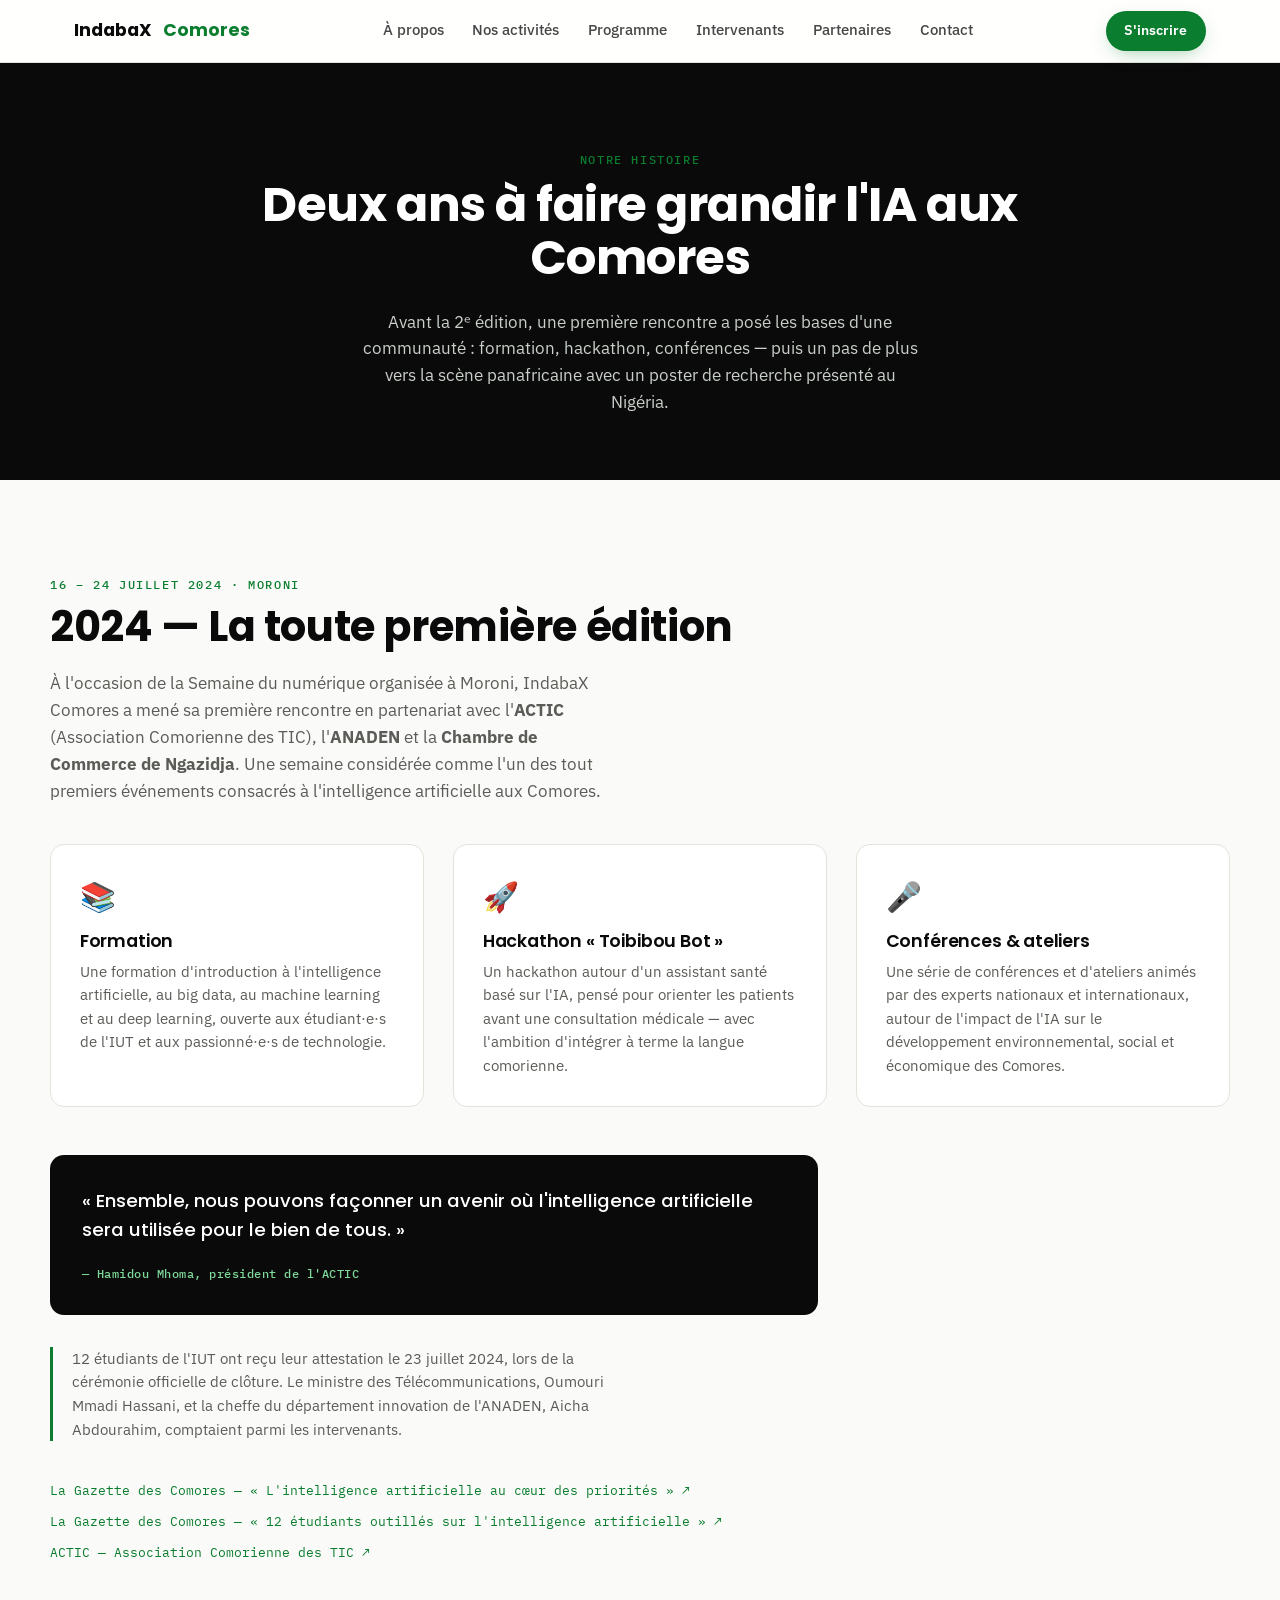
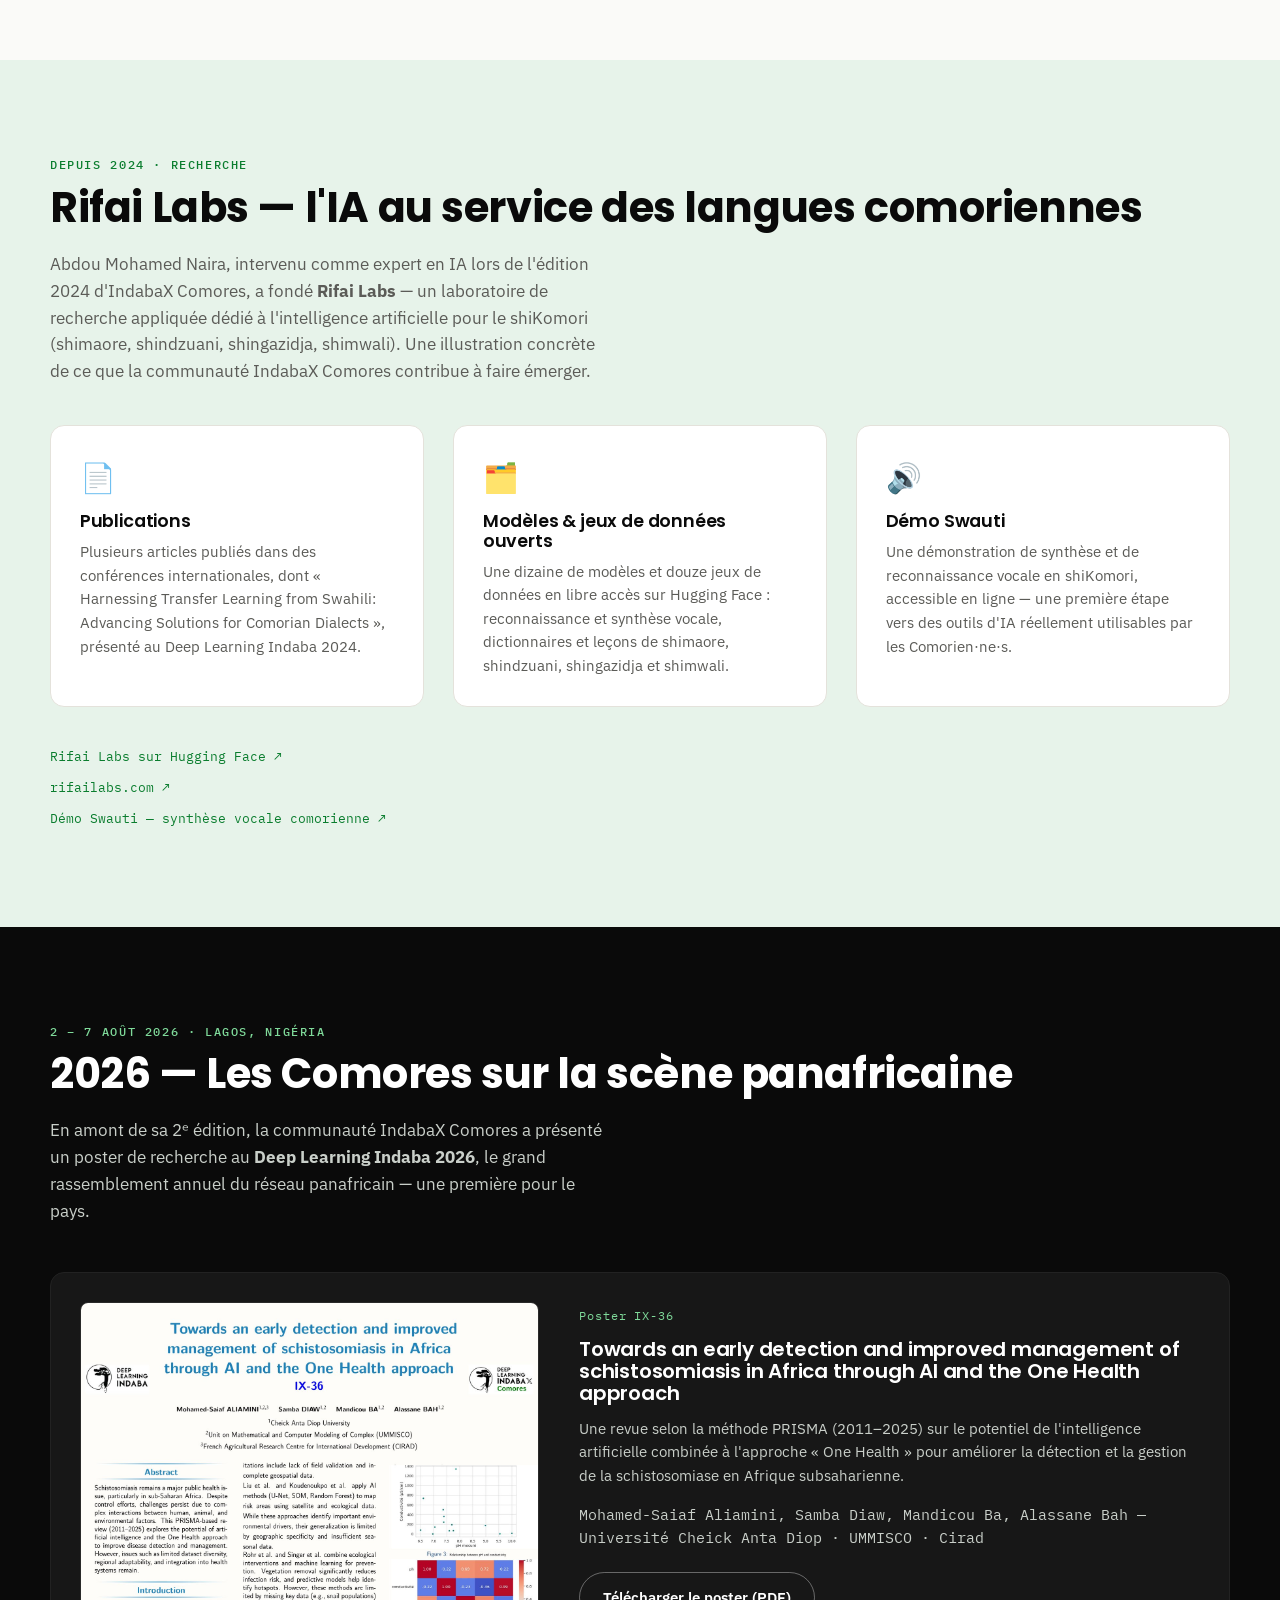
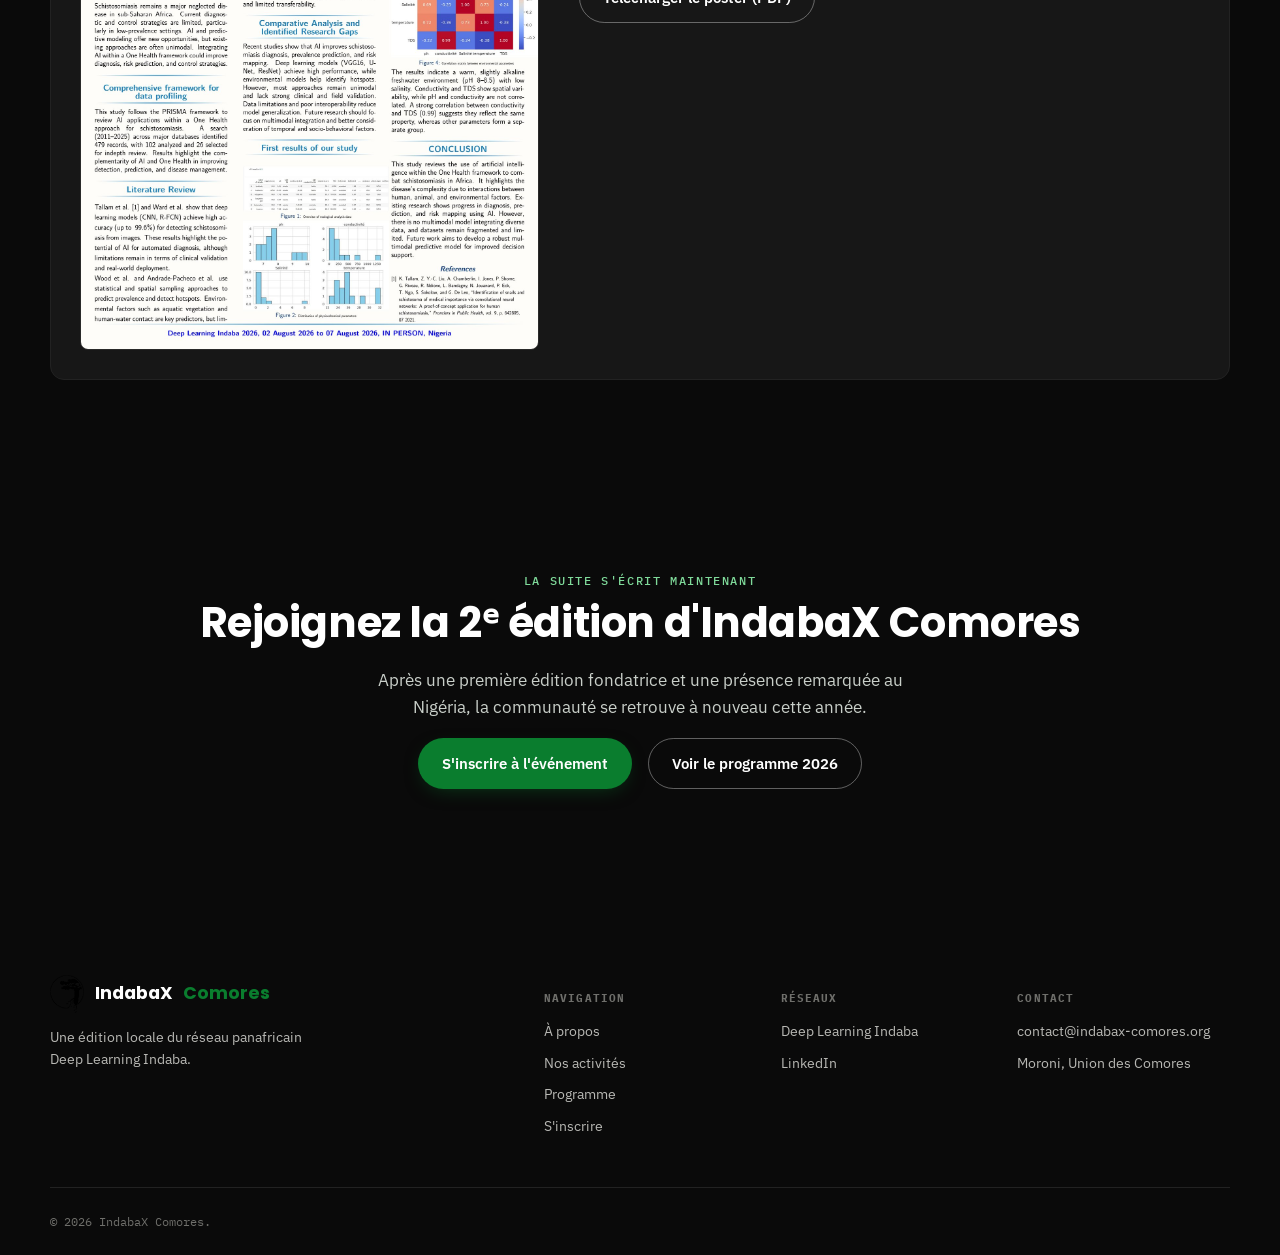
==== activites.html @ 2f70249b "Add Rifai Labs section with AI contributions Added a new section for Rifai Labs, detailing its contr" ====
<!DOCTYPE html>
<html lang="fr">
<head>
<meta charset="UTF-8">
<meta name="viewport" content="width=device-width, initial-scale=1.0">
<title>Nos activités — IndabaX Comores</title>
<meta name="description" content="Retour sur la première édition d'IndabaX Comores en 2024 (formation, hackathon, conférences) et sur la présence de la communauté au Deep Learning Indaba 2026 au Nigéria.">

<link rel="preconnect" href="https://fonts.googleapis.com">
<link rel="preconnect" href="https://fonts.gstatic.com" crossorigin>
<link href="https://fonts.googleapis.com/css2?family=Poppins:wght@500;600;700;800&family=IBM+Plex+Sans:wght@400;500;600;700&family=IBM+Plex+Mono:wght@400;500&display=swap" rel="stylesheet">

<link rel="icon" type="image/png" href="assets/favicon.png">
<link rel="stylesheet" href="css/style.css">
</head>
<body>

<a class="skip-link" href="#main">Aller au contenu</a>

<!-- ============ NAVIGATION ============ -->
<header class="nav" id="nav">
  <div class="nav__inner">
    <a href="#top" class="nav__brand">
      <!--<img src="assets/logo-mark.png" alt="" class="nav__mark" width="40" height="45">-->
      IndabaX <em>Comores</em>
    </a>

    <nav class="nav__links" id="navLinks">
      <a href="index.html#apropos">À propos</a>
      <a href="activites.html">Nos activités</a>
      <a href="index.html#programme">Programme</a>
      <a href="index.html#intervenants">Intervenants</a>
      <a href="index.html#partenaires">Partenaires</a>
      <a href="index.html#contact">Contact</a>
    </nav>

    <a href="#inscription" class="btn btn--solid nav__cta">S'inscrire</a>

    <button class="nav__toggle" id="navToggle" aria-expanded="false" aria-controls="navLinks" aria-label="Ouvrir le menu">
      <span></span><span></span><span></span>
    </button>
  </div>
</header>

<main id="main">

  <!-- ============ EN-TÊTE DE PAGE ============ -->
  <section class="page-header">
    <div class="page-header__inner">
      <p class="eyebrow">Notre histoire</p>
      <h1>Deux ans à faire grandir l'IA aux Comores</h1>
      <p class="lede">
        Avant la 2ᵉ édition, une première rencontre a posé les bases d'une communauté :
        formation, hackathon, conférences — puis un pas de plus vers la scène panafricaine
        avec un poster de recherche présenté au Nigéria.
      </p>
    </div>
  </section>

  <!-- ============ 2024 : PREMIÈRE ÉDITION ============ -->
  <section class="section" id="edition-2024">
    <div class="section__inner">
      <p class="eyebrow">16 – 24 juillet 2024 · Moroni</p>
      <h2>2024 — La toute première édition</h2>
      <p class="lede">
        À l'occasion de la Semaine du numérique organisée à Moroni, IndabaX Comores a mené
        sa première rencontre en partenariat avec l'<strong>ACTIC</strong> (Association
        Comorienne des TIC), l'<strong>ANADEN</strong> et la <strong>Chambre de Commerce
        de Ngazidja</strong>. Une semaine considérée comme l'un des tout premiers
        événements consacrés à l'intelligence artificielle aux Comores.
      </p>

      <div class="grid-3 activity-grid">
        <div class="feature">
          <span class="feature__icon" aria-hidden="true">📚</span>
          <h3>Formation</h3>
          <p>
            Une formation d'introduction à l'intelligence artificielle, au big data,
            au machine learning et au deep learning, ouverte aux étudiant·e·s de l'IUT
            et aux passionné·e·s de technologie.
          </p>
        </div>
        <div class="feature">
          <span class="feature__icon" aria-hidden="true">🚀</span>
          <h3>Hackathon « Toibibou Bot »</h3>
          <p>
            Un hackathon autour d'un assistant santé basé sur l'IA, pensé pour orienter
            les patients avant une consultation médicale — avec l'ambition d'intégrer
            à terme la langue comorienne.
          </p>
        </div>
        <div class="feature">
          <span class="feature__icon" aria-hidden="true">🎤</span>
          <h3>Conférences &amp; ateliers</h3>
          <p>
            Une série de conférences et d'ateliers animés par des experts nationaux et
            internationaux, autour de l'impact de l'IA sur le développement environnemental,
            social et économique des Comores.
          </p>
        </div>
      </div>

      <div class="card card--quote history-quote">
        <p>
          « Ensemble, nous pouvons façonner un avenir où l'intelligence artificielle
          sera utilisée pour le bien de tous. »
        </p>
        <span class="card__source">— Hamidou Mhoma, président de l'ACTIC</span>
      </div>

      <p class="history-note">
        12 étudiants de l'IUT ont reçu leur attestation le 23 juillet 2024, lors de la
        cérémonie officielle de clôture. Le ministre des Télécommunications, Oumouri Mmadi
        Hassani, et la cheffe du département innovation de l'ANADEN, Aicha Abdourahim,
        comptaient parmi les intervenants.
      </p>

      <div class="source-links">
        <a href="https://lagazettedescomores.com/soci%C3%A9t%C3%A9/l%E2%80%99intelligence-artificielle-au-c%C5%93ur-des-priorit%C3%A9s-.html" target="_blank" rel="noopener">
          La Gazette des Comores — « L'intelligence artificielle au cœur des priorités » ↗
        </a>
        <a href="https://lagazettedescomores.com/soci%C3%A9t%C3%A9/12-%C3%A9tudiants-outill%C3%A9s-sur-l%E2%80%99intelligence-artificielle-.html" target="_blank" rel="noopener">
          La Gazette des Comores — « 12 étudiants outillés sur l'intelligence artificielle » ↗
        </a>
        <a href="https://actic.km" target="_blank" rel="noopener">
          ACTIC — Association Comorienne des TIC ↗
        </a>
      </div>
    </div>
  </section>


  <!-- ============ RECHERCHE : RIFAI LABS ============ -->
  <section class="section section--sand" id="rifai-labs">
    <div class="section__inner">
      <p class="eyebrow">Depuis 2024 · Recherche</p>
      <h2>Rifai Labs — l'IA au service des langues comoriennes</h2>
      <p class="lede">
        Abdou Mohamed Naira, intervenu comme expert en IA lors de l'édition 2024
        d'IndabaX Comores, a fondé <strong>Rifai Labs</strong> — un laboratoire de
        recherche appliquée dédié à l'intelligence artificielle pour le shiKomori
        (shimaore, shindzuani, shingazidja, shimwali). Une illustration concrète de ce
        que la communauté IndabaX Comores contribue à faire émerger.
      </p>
  
      <div class="grid-3 activity-grid">
        <div class="feature">
          <span class="feature__icon" aria-hidden="true">📄</span>
          <h3>Publications</h3>
          <p>
            Plusieurs articles publiés dans des conférences internationales, dont
            « Harnessing Transfer Learning from Swahili: Advancing Solutions for
            Comorian Dialects », présenté au Deep Learning Indaba 2024.
          </p>
        </div>
        <div class="feature">
          <span class="feature__icon" aria-hidden="true">🗂️</span>
          <h3>Modèles &amp; jeux de données ouverts</h3>
          <p>
            Une dizaine de modèles et douze jeux de données en libre accès sur
            Hugging Face : reconnaissance et synthèse vocale, dictionnaires et leçons
            de shimaore, shindzuani, shingazidja et shimwali.
          </p>
        </div>
        <div class="feature">
          <span class="feature__icon" aria-hidden="true">🔊</span>
          <h3>Démo Swauti</h3>
          <p>
            Une démonstration de synthèse et de reconnaissance vocale en shiKomori,
            accessible en ligne — une première étape vers des outils d'IA réellement
            utilisables par les Comorien·ne·s.
          </p>
        </div>
      </div>
  
      <div class="source-links">
        <a href="https://huggingface.co/rifailabs" target="_blank" rel="noopener">
          Rifai Labs sur Hugging Face ↗
        </a>
        <a href="https://rifailabs.com" target="_blank" rel="noopener">
          rifailabs.com ↗
        </a>
        <a href="https://swauti.rifailabs.com" target="_blank" rel="noopener">
          Démo Swauti — synthèse vocale comorienne ↗
        </a>
      </div>
    </div>
  </section>

  
  <!-- ============ 2026 : DEEP LEARNING INDABA NIGÉRIA ============ -->
  <section class="section section--dark" id="indaba-2026">
    <div class="section__inner">
      <p class="eyebrow eyebrow--light">2 – 7 août 2026 · Lagos, Nigéria</p>
      <h2 class="section__title--light">2026 — Les Comores sur la scène panafricaine</h2>
      <p class="lede lede--light">
        En amont de sa 2ᵉ édition, la communauté IndabaX Comores a présenté un poster de
        recherche au <strong>Deep Learning Indaba 2026</strong>, le grand rassemblement
        annuel du réseau panafricain — une première pour le pays.
      </p>

      <div class="poster-block">
        <img src="assets/poster-2026.jpg" alt="Poster de recherche : Towards an early detection and improved management of schistosomiasis in Africa through AI and the One Health approach" class="poster-block__img">
        <div class="poster-block__info">
          <span class="poster-block__tag">Poster IX-36</span>
          <h3>Towards an early detection and improved management of schistosomiasis in Africa through AI and the One Health approach</h3>
          <p>
            Une revue selon la méthode PRISMA (2011–2025) sur le potentiel de
            l'intelligence artificielle combinée à l'approche « One Health » pour
            améliorer la détection et la gestion de la schistosomiase en Afrique
            subsaharienne.
          </p>
          <p class="poster-block__authors">
            Mohamed-Saiaf Aliamini, Samba Diaw, Mandicou Ba, Alassane Bah —
            Université Cheick Anta Diop · UMMISCO · Cirad
          </p>
          <a href="assets/poster-schistosomiasis-indaba2026.pdf" class="btn btn--ghost-light btn--ghost" target="_blank">
            Télécharger le poster (PDF)
          </a>
        </div>
      </div>
    </div>
  </section>

  <!-- ============ PROCHAINE ÉTAPE ============ -->
  <section class="section section--cta">
    <div class="section__inner cta">
      <p class="eyebrow eyebrow--light">La suite s'écrit maintenant</p>
      <h2 class="section__title--light">Rejoignez la 2ᵉ édition d'IndabaX Comores</h2>
      <p class="lede lede--light">
        Après une première édition fondatrice et une présence remarquée au Nigéria,
        la communauté se retrouve à nouveau cette année.
      </p>
      <div class="hero__cta">
        <a href="index.html#inscription" class="btn btn--solid">S'inscrire à l'événement</a>
        <a href="index.html#programme" class="btn btn--ghost btn--ghost-light">Voir le programme 2026</a>
      </div>
    </div>
  </section>

</main>

<!-- ============ FOOTER ============ -->
<footer class="footer" id="contact">
  <div class="footer__inner">
    <div>
      <a href="index.html" class="nav__brand nav__brand--footer">
        <img src="assets/logo-mark.png" alt="" class="nav__mark nav__mark--footer" width="36" height="41">
        IndabaX <em>Comores</em>
      </a>
      <p>Une édition locale du réseau panafricain Deep Learning Indaba.</p>
    </div>
    <div class="footer__links">
      <div>
        <h4>Navigation</h4>
        <a href="index.html#apropos">À propos</a>
        <a href="activites.html">Nos activités</a>
        <a href="index.html#programme">Programme</a>
        <a href="index.html#inscription">S'inscrire</a>
      </div>
      <div>
        <h4>Réseaux</h4>
        <a href="https://deeplearningindaba.com" target="_blank" rel="noopener">Deep Learning Indaba</a>
        <a href="https://www.linkedin.com/company/103658020" target="_blank" rel="noopener">LinkedIn</a>
      </div>
      <div>
        <h4>Contact</h4>
        <a href="mailto:contact@indabax-comores.org">contact@indabax-comores.org</a>
        <span>Moroni, Union des Comores</span>
      </div>
    </div>
  </div>
  <div class="footer__bottom">
    <span>© <span id="year"></span> IndabaX Comores.</span>
  </div>
</footer>

<script src="js/script.js"></script>
</body>
</html>
---- css/style.css ----
/* =====================================================
   IndabaX Comores — Design tokens
   Identité alignée sur le logo officiel Deep Learning IndabaX :
   noir, blanc, vert — signature graphique : l'arbre-racine
   Display : Poppins / Corps : IBM Plex Sans / Data : IBM Plex Mono
===================================================== */

:root{
  --black:      #0A0A0A;
  --black-soft: #171717;
  --green:      #0A7D2E;
  --green-deep: #06611F;
  --green-tint: #E7F3EA;
  --white:      #FFFFFF;
  --paper:      #FAFAF8;
  --line:       #E4E2DB;
  --grey:       #5B5B57;

  --font-display: "Poppins", "Segoe UI", sans-serif;
  --font-body: "IBM Plex Sans", -apple-system, sans-serif;
  --font-mono: "IBM Plex Mono", monospace;

  --radius: 14px;
  --container: 1180px;
}

*{box-sizing:border-box;}
html{scroll-behavior:smooth;}
body{
  margin:0;
  font-family:var(--font-body);
  color:var(--black);
  background:var(--paper);
  -webkit-font-smoothing:antialiased;
  line-height:1.55;
}
h1,h2,h3{
  font-family:var(--font-display);
  font-weight:700;
  line-height:1.1;
  margin:0 0 .5em;
  letter-spacing:-0.01em;
}
h2{font-size:clamp(1.8rem,3.4vw,2.6rem);}
h3{font-size:1.1rem; font-weight:600;}
p{margin:0 0 1em;}
a{color:inherit;}
em{font-style:normal; color:var(--green);}
img{max-width:100%; display:block;}
code{font-family:var(--font-mono); background:rgba(10,10,10,.06); padding:.1em .4em; border-radius:4px; font-size:.9em;}

.skip-link{
  position:absolute; left:-999px; top:0; background:var(--green); color:var(--white);
  padding:.6em 1em; z-index:200; border-radius:0 0 8px 0;
}
.skip-link:focus{left:0;}

.eyebrow{
  font-family:var(--font-mono);
  text-transform:uppercase;
  letter-spacing:.14em;
  font-size:.72rem;
  color:var(--green);
  font-weight:500;
  margin:0 0 .9em;
}
.eyebrow--light{color:#7FDA9A;}

.lede{font-size:1.08rem; color:var(--grey); max-width:56ch;}
.lede--light{color:#C9CFC9;}

/* =============== BUTTONS =============== */
.btn{
  display:inline-flex; align-items:center; gap:.5em;
  padding:.85em 1.5em;
  border-radius:999px;
  font-weight:600;
  font-size:.95rem;
  text-decoration:none;
  transition:transform .18s ease, box-shadow .18s ease, background .18s ease;
  border:1.5px solid transparent;
}
.btn--solid{
  background:var(--green);
  color:var(--white);
  box-shadow:0 6px 20px -8px rgba(10,125,46,.5);
}
.btn--solid:hover{background:var(--green-deep); transform:translateY(-2px); box-shadow:0 10px 24px -8px rgba(10,125,46,.6);}
.btn--ghost{
  background:transparent;
  border-color:rgba(10,10,10,.25);
  color:var(--black);
}
.btn--ghost:hover{border-color:var(--black); transform:translateY(-2px);}
.btn--ghost-light{border-color:rgba(255,255,255,.35); color:var(--white);}
.btn--ghost-light:hover{border-color:#fff;}

/* =============== NAV =============== */
.nav{
  position:sticky; top:0; z-index:100;
  background:rgba(255,255,255,.86);
  backdrop-filter:blur(10px);
  border-bottom:1px solid var(--line);
}
.nav__inner{
  max-width:var(--container); margin:0 auto;
  display:flex; align-items:center; justify-content:space-between;
  padding:.7rem 1.5rem;
}
.nav__brand{
  font-family:var(--font-display);
  font-weight:700;
  font-size:1.1rem;
  color:var(--black);
  text-decoration:none;
  display:flex; align-items:center; gap:.6em;
}
.nav__brand em{color:var(--green);}
.nav__mark{width:38px; height:auto;}
.nav__links{display:flex; gap:1.8rem;}
.nav__links a{
  color:var(--black); text-decoration:none; font-size:.92rem; font-weight:500;
  opacity:.75;
  transition:opacity .15s ease, color .15s ease;
}
.nav__links a:hover{opacity:1; color:var(--green);}
.nav__cta{padding:.6em 1.3em; font-size:.85rem;}
.nav__toggle{
  display:none; background:none; border:0; flex-direction:column; gap:5px; cursor:pointer; padding:6px;
}
.nav__toggle span{width:22px; height:2px; background:var(--black); border-radius:2px;}

/* =============== HERO =============== */
.hero{
  position:relative;
  overflow:hidden;
  background:var(--white);
  padding-top:2rem;
}
.hero__roots{
  position:absolute; inset:0; width:100%; height:100%;
  z-index:0; pointer-events:none;
}
.hero__roots path{
  fill:none; stroke:var(--black); stroke-width:2; opacity:.06;
}

.hero__content{
  position:relative; z-index:1;
  max-width:760px;
  margin:0 auto;
  padding:3.5rem 1.5rem 6rem;
  text-align:center;
}
.hero__logo{
  width:min(360px,80vw);
  margin:0 auto 2.2rem;
}
.hero__title{
  font-size:clamp(2.1rem,4.8vw,3.4rem);
  max-width:20ch;
  margin-left:auto; margin-right:auto;
}
.hero__title span{color:var(--green);}
.hero__lede{
  color:var(--grey);
  font-size:1.1rem;
  max-width:52ch;
  margin:0 auto 2rem;
}
.hero__cta{display:flex; flex-wrap:wrap; gap:1rem; margin-bottom:1.6rem; justify-content:center;}
.hero__meta{
  font-family:var(--font-mono);
  font-size:.85rem;
  color:var(--grey);
}
.hero__meta a{color:var(--green); text-decoration:underline;}

/* =============== STATS BAND =============== */
.stats{background:var(--black); border-top:1px solid #222; border-bottom:1px solid #222;}
.stats__inner{
  max-width:var(--container); margin:0 auto;
  padding:2.4rem 1.5rem;
  display:grid; grid-template-columns:repeat(4,1fr); gap:1.5rem;
}
.stat{text-align:center;}
.stat__num{
  display:block; font-family:var(--font-display); font-size:2.1rem; color:#7FDA9A; font-weight:700;
}
.stat__label{font-size:.82rem; color:#B8B8B4;}

/* =============== SECTIONS =============== */
.section{padding:6rem 1.5rem;}
.section__inner{max-width:var(--container); margin:0 auto;}
.section--dark{background:var(--black); color:var(--white);}
.section--dark h2, .section--dark h3{color:var(--white);}
.section--sand{background:var(--green-tint);}
.section--cta{background:var(--black); text-align:center;}
.section--cta .hero__cta{justify-content:center;}
.section--cta .lede{margin-left:auto; margin-right:auto;}
.section__title--light{color:var(--white);}

.grid-2{display:grid; grid-template-columns:1.1fr .9fr; gap:3rem; align-items:start;}
.grid-3{display:grid; grid-template-columns:repeat(3,1fr); gap:1.8rem;}
.audience{margin-top:4rem;}

.card{
  background:#fff; border:1px solid var(--line);
  border-radius:var(--radius); padding:2rem;
}
.card--quote{
  background:var(--black); color:var(--white);
  font-family:var(--font-display); font-weight:500; font-size:1.15rem;
  border:none;
}
.card__source{
  display:block; margin-top:1.2rem; font-family:var(--font-mono);
  font-size:.78rem; color:#7FDA9A; letter-spacing:.04em;
}

.feature{
  padding:1.8rem; border-radius:var(--radius); background:#fff;
  border:1px solid var(--line);
}
.feature__icon{font-size:1.8rem; display:block; margin-bottom:.8rem;}
.feature p{color:var(--grey); font-size:.95rem; margin:0;}

/* =============== TIMELINE =============== */
.timeline{
  list-style:none; margin:3rem 0 0; padding:0;
  border-left:1px solid #2A2A2A;
  max-width:64ch;
}
.timeline__item{
  position:relative; padding:0 0 2.4rem 2rem;
  display:grid; grid-template-columns:5.5rem 1fr; gap:1rem;
}
.timeline__item::before{
  content:""; position:absolute; left:-5px; top:.3rem;
  width:9px; height:9px; border-radius:50%; background:var(--green);
  box-shadow:0 0 0 4px rgba(10,125,46,.25);
}
.timeline__time{
  font-family:var(--font-mono); color:#7FDA9A; font-size:.85rem; padding-top:.15rem;
}
.timeline__item h3{color:var(--white); margin-bottom:.3rem; font-size:1.05rem;}
.timeline__item p{color:#B8B8B4; font-size:.92rem; margin:0;}

/* =============== PEOPLE =============== */
.people{
  margin-top:3rem;
  display:grid; grid-template-columns:repeat(4,1fr); gap:1.6rem;
}
.person{text-align:center;}
.person__avatar{
  --c:#0A7D2E;
  display:flex; align-items:center; justify-content:center;
  width:84px; height:84px; margin:0 auto .9rem;
  border-radius:50%;
  background:color-mix(in srgb, var(--c) 12%, white);
  color:var(--c);
  font-family:var(--font-display); font-weight:700; font-size:1.3rem;
  border:1.5px solid var(--c);
}
.person h3{margin-bottom:.15rem; font-size:1rem;}
.person p{color:var(--grey); font-size:.85rem; margin:0;}

/* =============== PARTNERS =============== */
.partners{
  margin-top:2.5rem;
  display:grid; grid-template-columns:repeat(4,1fr); gap:1.2rem;
}
.partner{
  background:#fff; border:1px dashed #B9C7BC;
  border-radius:var(--radius);
  padding:1.6rem 1rem;
  text-align:center;
  font-family:var(--font-mono);
  font-size:.82rem;
  color:var(--grey);
}

/* =============== PAGE HEADER (sous-pages) =============== */
.page-header{
  background:var(--black); color:var(--white);
  padding:5.5rem 1.5rem 4rem;
}
.page-header__inner{max-width:760px; margin:0 auto; text-align:center;}
.page-header h1{color:var(--white); font-size:clamp(2rem,4.4vw,3rem);}
.page-header .lede{color:#C9CFC9; margin:0 auto;}

/* =============== ACTIVITÉS 2024 / 2026 =============== */
.activity-grid{margin-top:2.5rem;}
.history-quote{margin-top:3rem; max-width:64ch;}
.history-note{
  max-width:64ch; color:var(--grey); font-size:.95rem;
  border-left:3px solid var(--green); padding-left:1.2rem; margin-top:2rem;
}
.source-links{
  margin-top:2.5rem; display:flex; flex-direction:column; gap:.6rem;
}
.source-links a{
  font-family:var(--font-mono); font-size:.82rem; color:var(--green);
  text-decoration:none; border-bottom:1px solid transparent;
}
.source-links a:hover{border-color:var(--green);}

.poster-block{
  margin-top:3rem;
  display:grid; grid-template-columns:.85fr 1.15fr; gap:2.5rem;
  align-items:start;
  background:var(--black-soft);
  border:1px solid #222;
  border-radius:var(--radius);
  padding:1.8rem;
}
.poster-block__img{
  border-radius:8px;
  border:1px solid #2A2A2A;
}
.poster-block__tag{
  display:inline-block; font-family:var(--font-mono); font-size:.72rem;
  color:#7FDA9A; letter-spacing:.08em; margin-bottom:.8rem;
}
.poster-block__info h3{color:var(--white); font-size:1.25rem; margin-bottom:.8rem;}
.poster-block__info p{color:#C9CFC9; font-size:.95rem;}
.poster-block__authors{
  font-family:var(--font-mono); font-size:.78rem; color:#8F958F; margin-bottom:1.4rem;
}
@media (max-width:760px){
  .poster-block{grid-template-columns:1fr;}
}

/* =============== HISTORY TEASER =============== */
.history-teaser{
  display:grid; grid-template-columns:1fr .8fr; gap:3rem; align-items:center;
}
.history-teaser__img{
  border-radius:var(--radius);
  border:1px solid var(--line);
  box-shadow:0 20px 40px -24px rgba(10,10,10,.25);
}
@media (max-width:900px){
  .history-teaser{grid-template-columns:1fr;}
  .history-teaser__img{order:-1;}
}

/* =============== FOOTER =============== */
.footer{background:var(--black); color:#B8B8B4; padding:4rem 1.5rem 1.5rem;}
.footer__inner{
  max-width:var(--container); margin:0 auto;
  display:grid; grid-template-columns:1.3fr 2fr; gap:3rem;
  padding-bottom:2.5rem; border-bottom:1px solid #222;
}
.nav__brand--footer{color:var(--white); margin-bottom:.8rem;}
.nav__mark--footer{width:34px;}
.footer__inner > div:first-child p{max-width:34ch; font-size:.9rem;}
.footer__links{display:grid; grid-template-columns:repeat(3,1fr); gap:1.5rem;}
.footer__links h4{
  font-family:var(--font-mono); text-transform:uppercase; font-size:.7rem;
  letter-spacing:.1em; color:#6F6F6B; margin-bottom:.9rem;
}
.footer__links a, .footer__links span{
  display:block; text-decoration:none; color:#B8B8B4; font-size:.88rem; margin-bottom:.6rem;
}
.footer__links a:hover{color:#7FDA9A;}
.footer__bottom{
  max-width:var(--container); margin:0 auto;
  padding-top:1.5rem; font-size:.78rem; color:#6F6F6B;
  font-family:var(--font-mono);
}

/* =============== RESPONSIVE =============== */
@media (max-width:900px){
  .grid-2{grid-template-columns:1fr;}
  .grid-3{grid-template-columns:1fr;}
  .stats__inner{grid-template-columns:repeat(2,1fr);}
  .people{grid-template-columns:repeat(2,1fr);}
  .partners{grid-template-columns:repeat(2,1fr);}
  .footer__inner{grid-template-columns:1fr;}
  .footer__links{grid-template-columns:1fr 1fr;}
}
@media (max-width:760px){
  .nav__links, .nav__cta{display:none;}
  .nav__toggle{display:flex;}
  .nav.is-open .nav__links{
    display:flex; flex-direction:column; position:absolute; top:100%; left:0; right:0;
    background:var(--white); padding:1.5rem; gap:1.2rem; border-bottom:1px solid var(--line);
  }
  .nav.is-open .nav__cta{display:inline-flex; margin:0 1.5rem 1.5rem;}
}

@media (prefers-reduced-motion: reduce){
  html{scroll-behavior:auto;}
  *{animation-duration:.001ms !important; transition-duration:.001ms !important;}
}
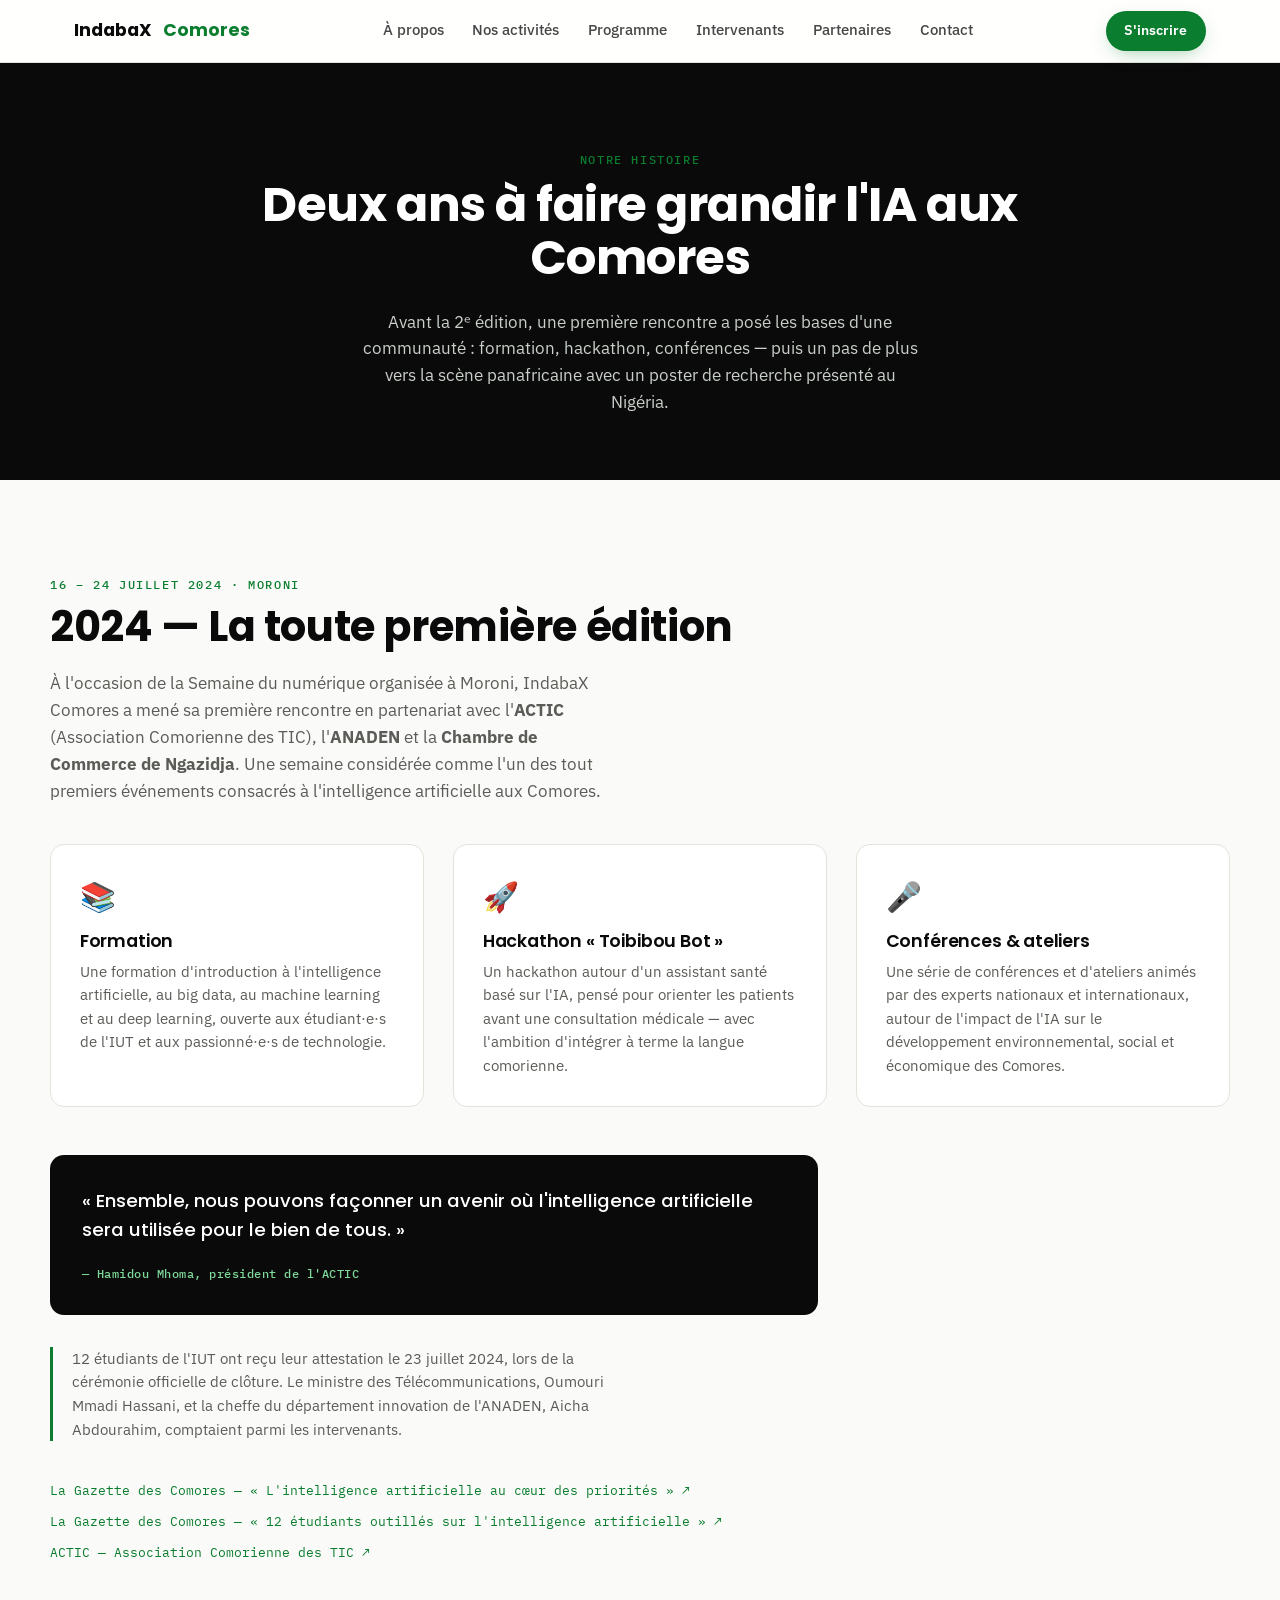
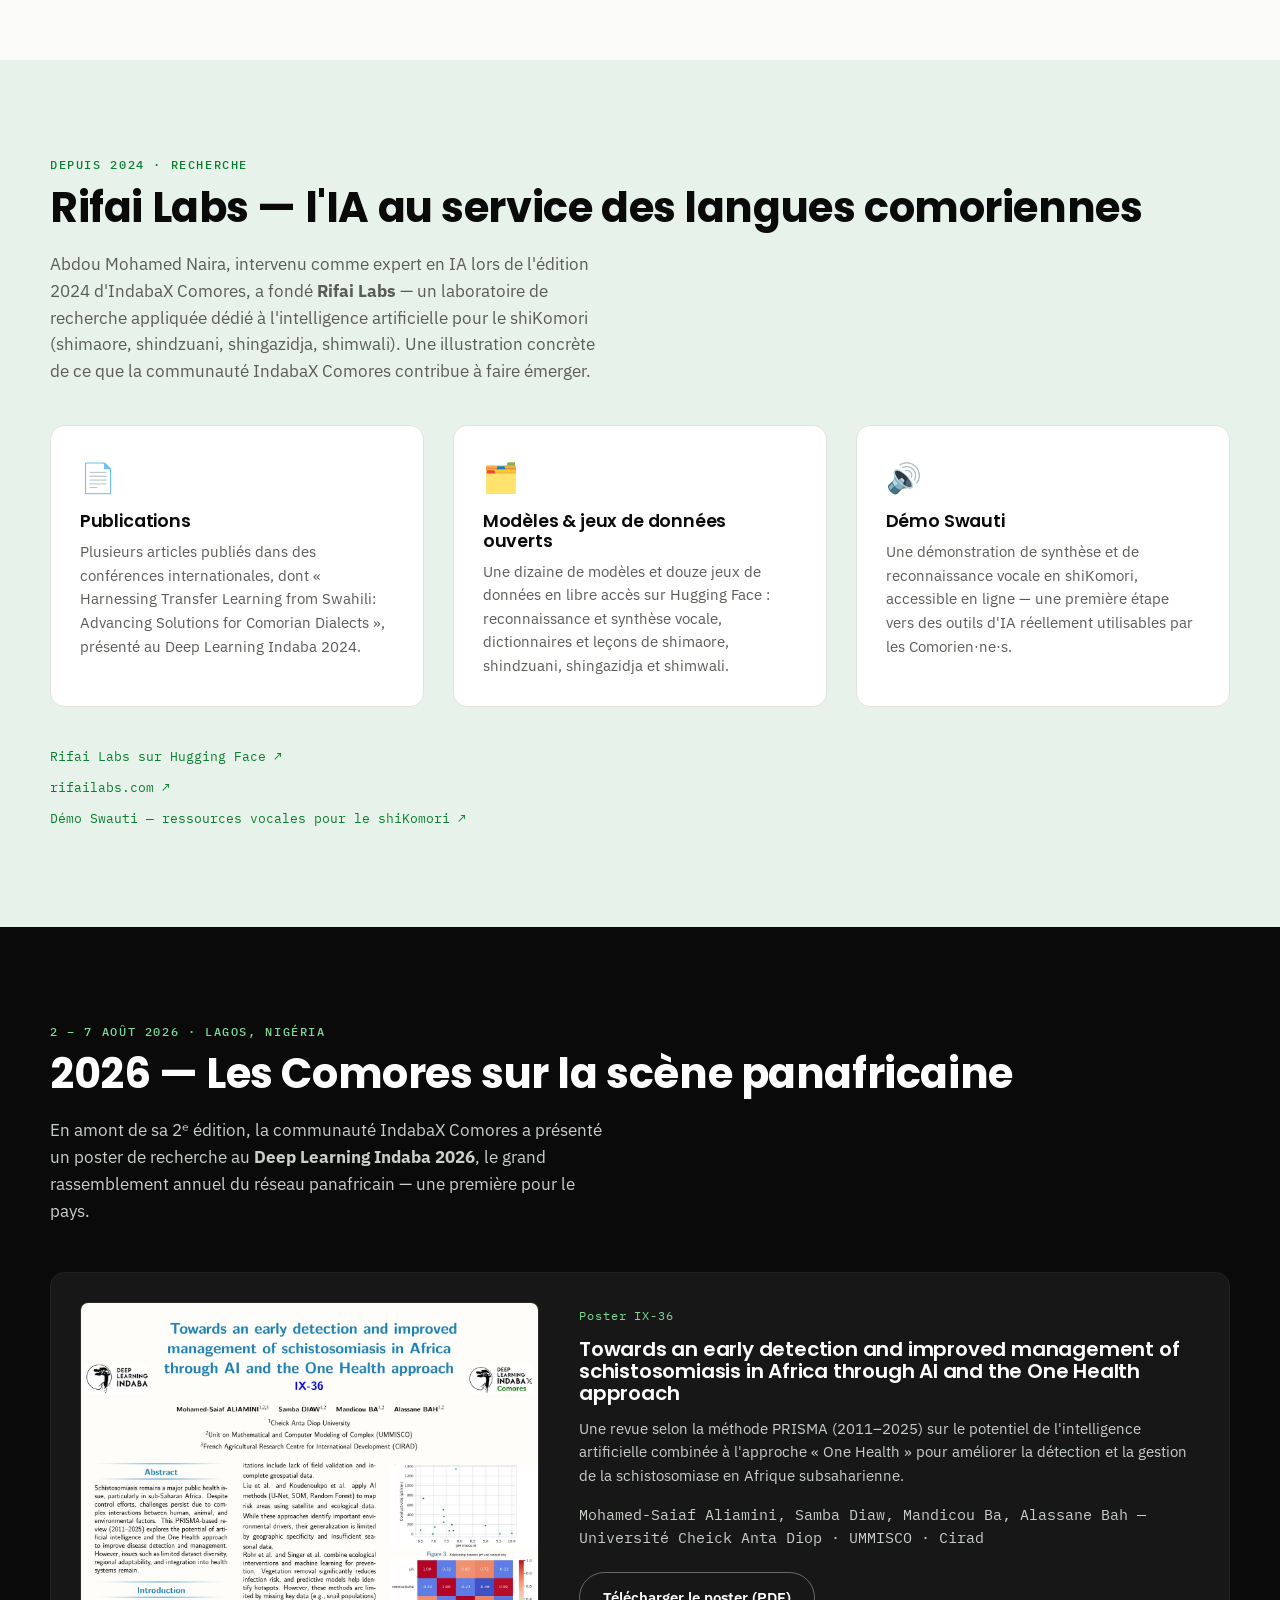
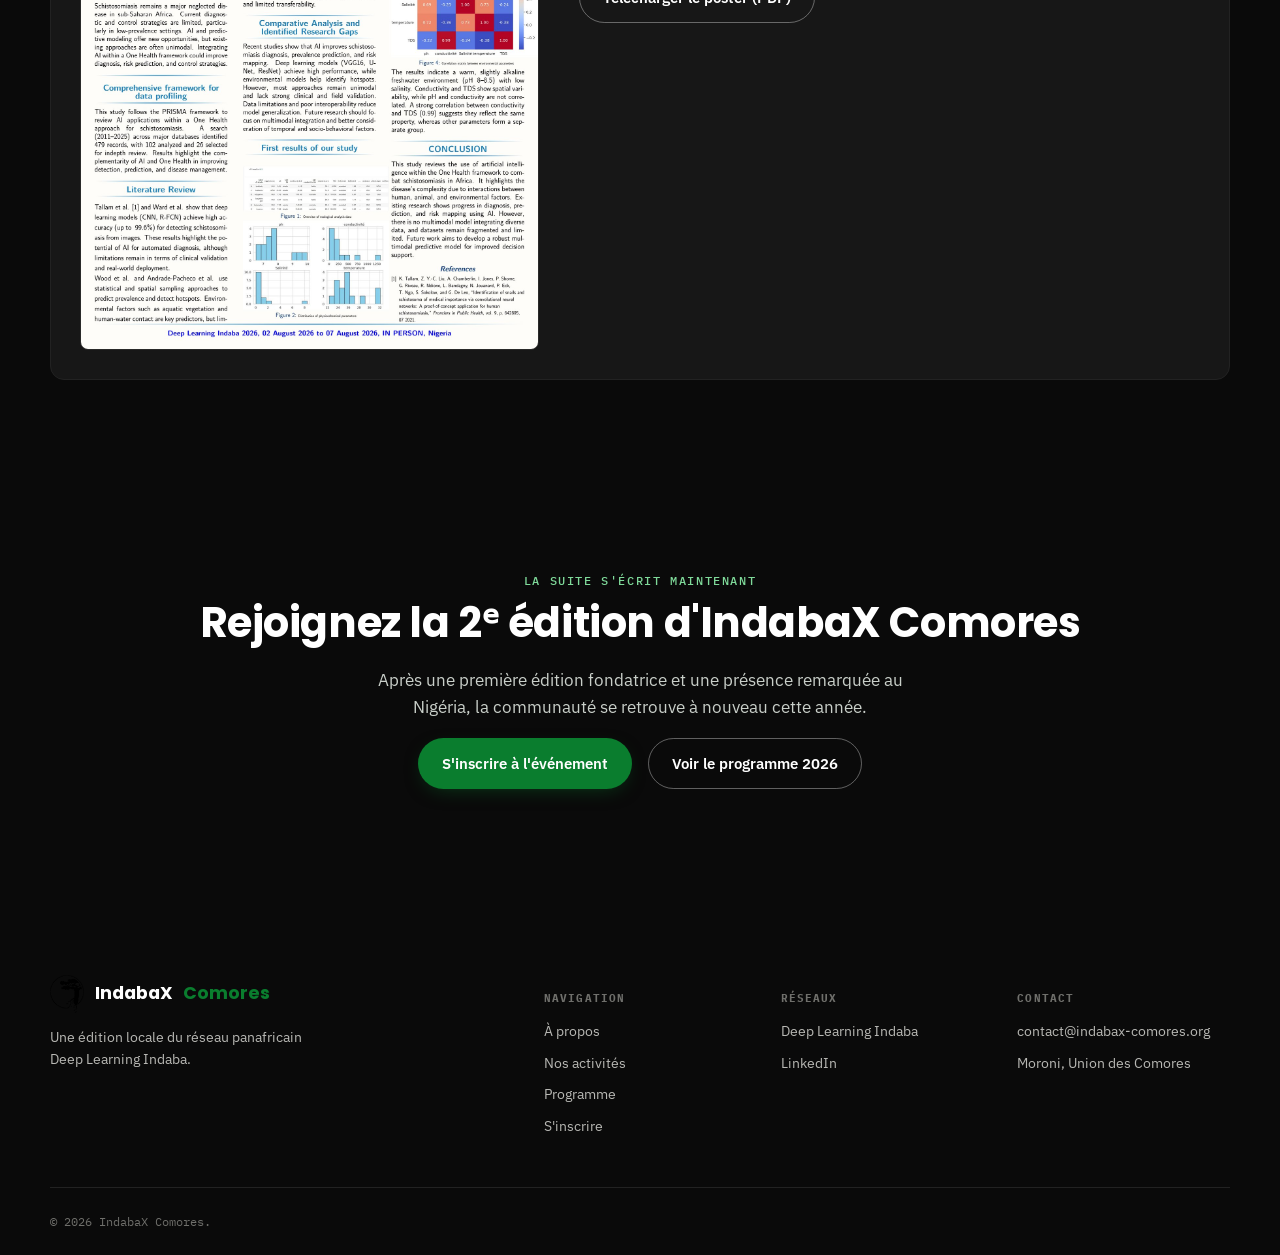
==== commit 2dcac7ba: "Update Swauti demo link and description" ====
--- a/activites.html
+++ b/activites.html
@@ -180,8 +180,8 @@
         <a href="https://rifailabs.com" target="_blank" rel="noopener">
           rifailabs.com ↗
         </a>
-        <a href="https://swauti.rifailabs.com" target="_blank" rel="noopener">
-          Démo Swauti — synthèse vocale comorienne ↗
+        <a href="hhttps://huggingface.co/spaces/nairaxo/swauti" target="_blank" rel="noopener">
+          Démo Swauti — ressources vocales pour le shiKomori ↗
         </a>
       </div>
     </div>
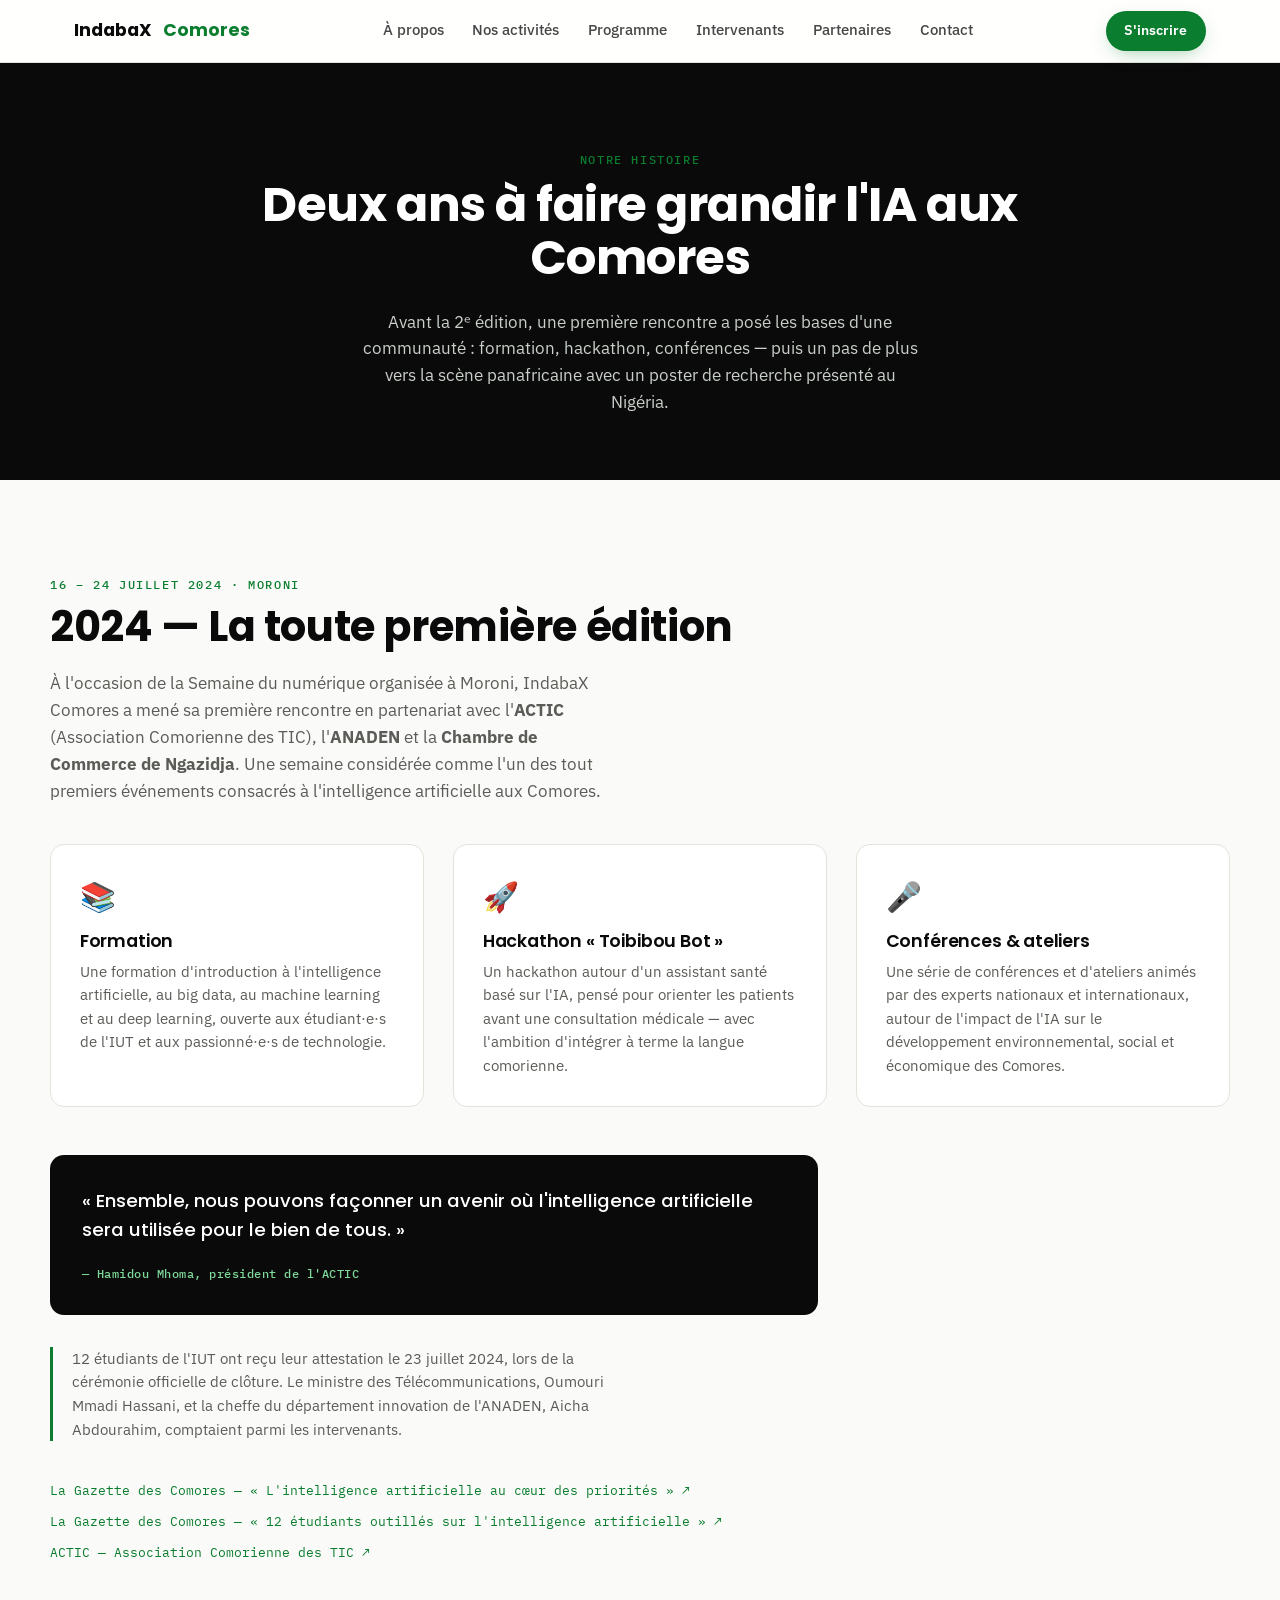
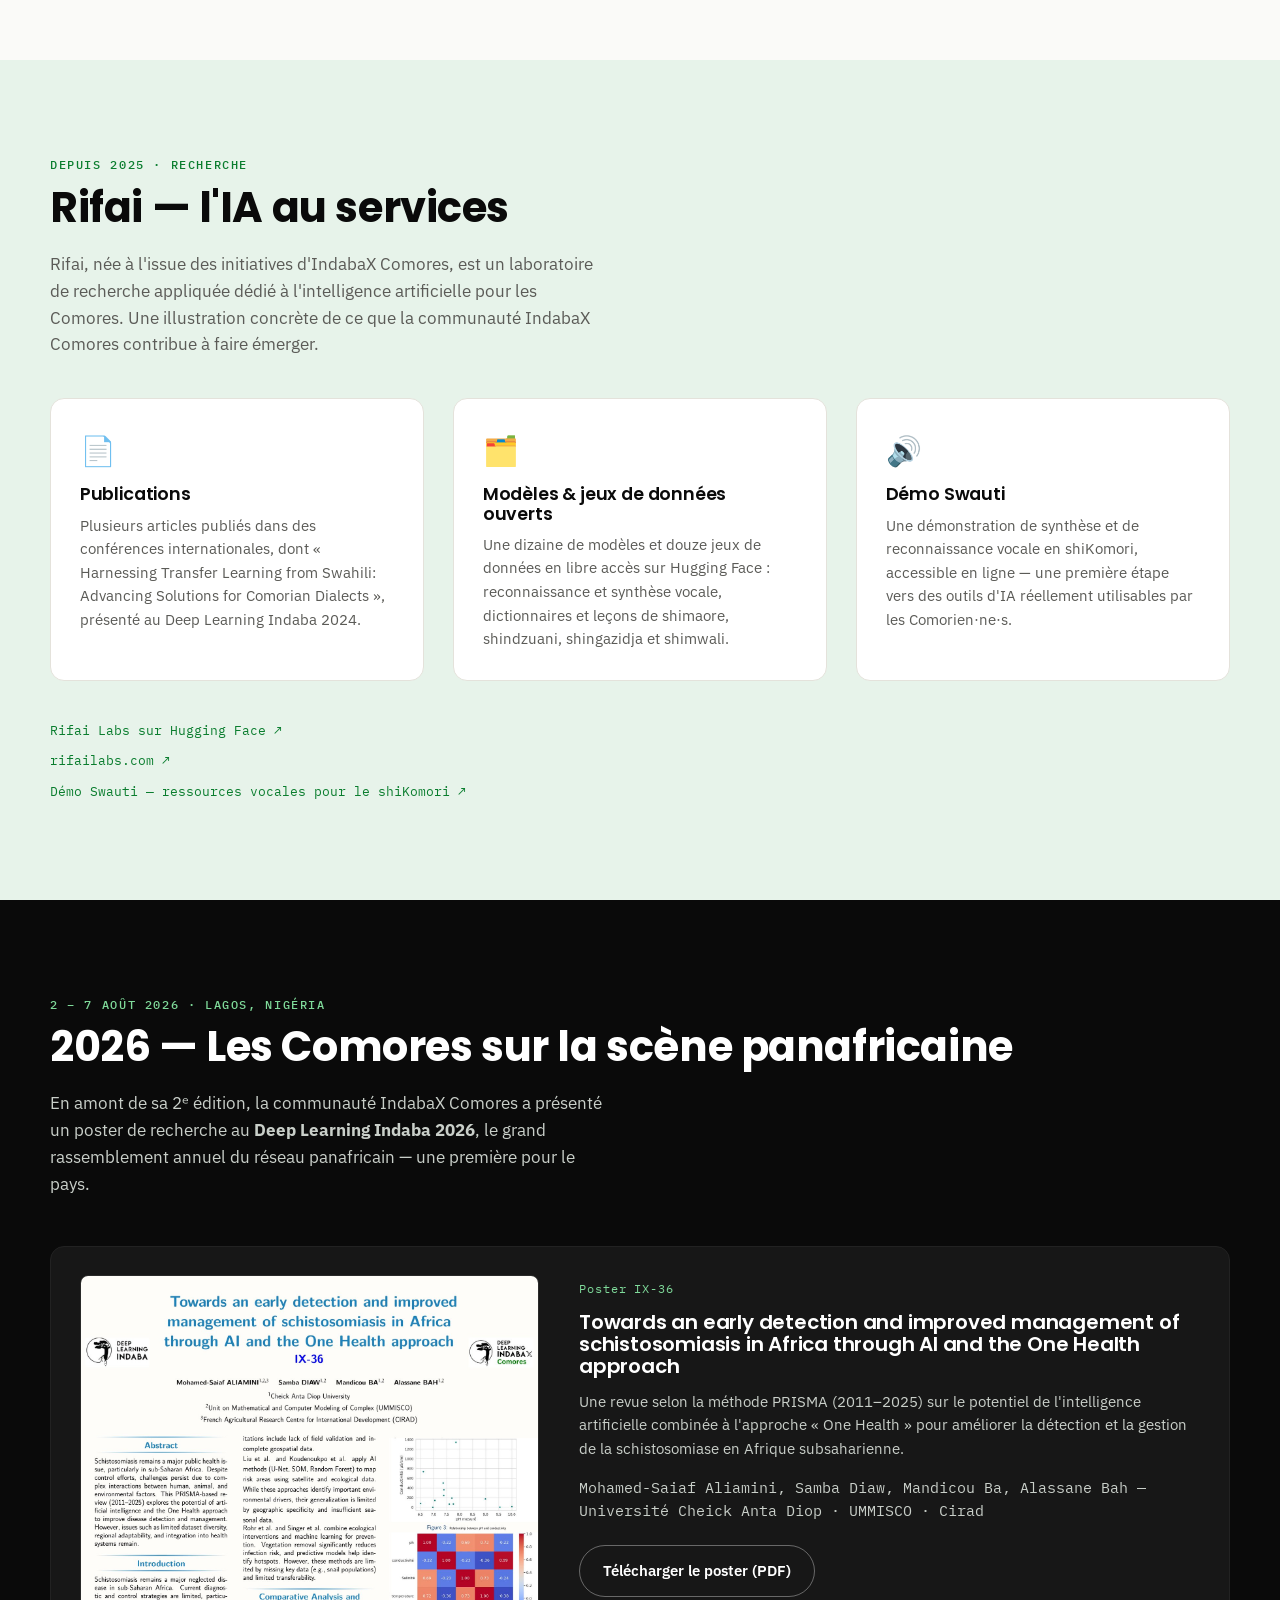
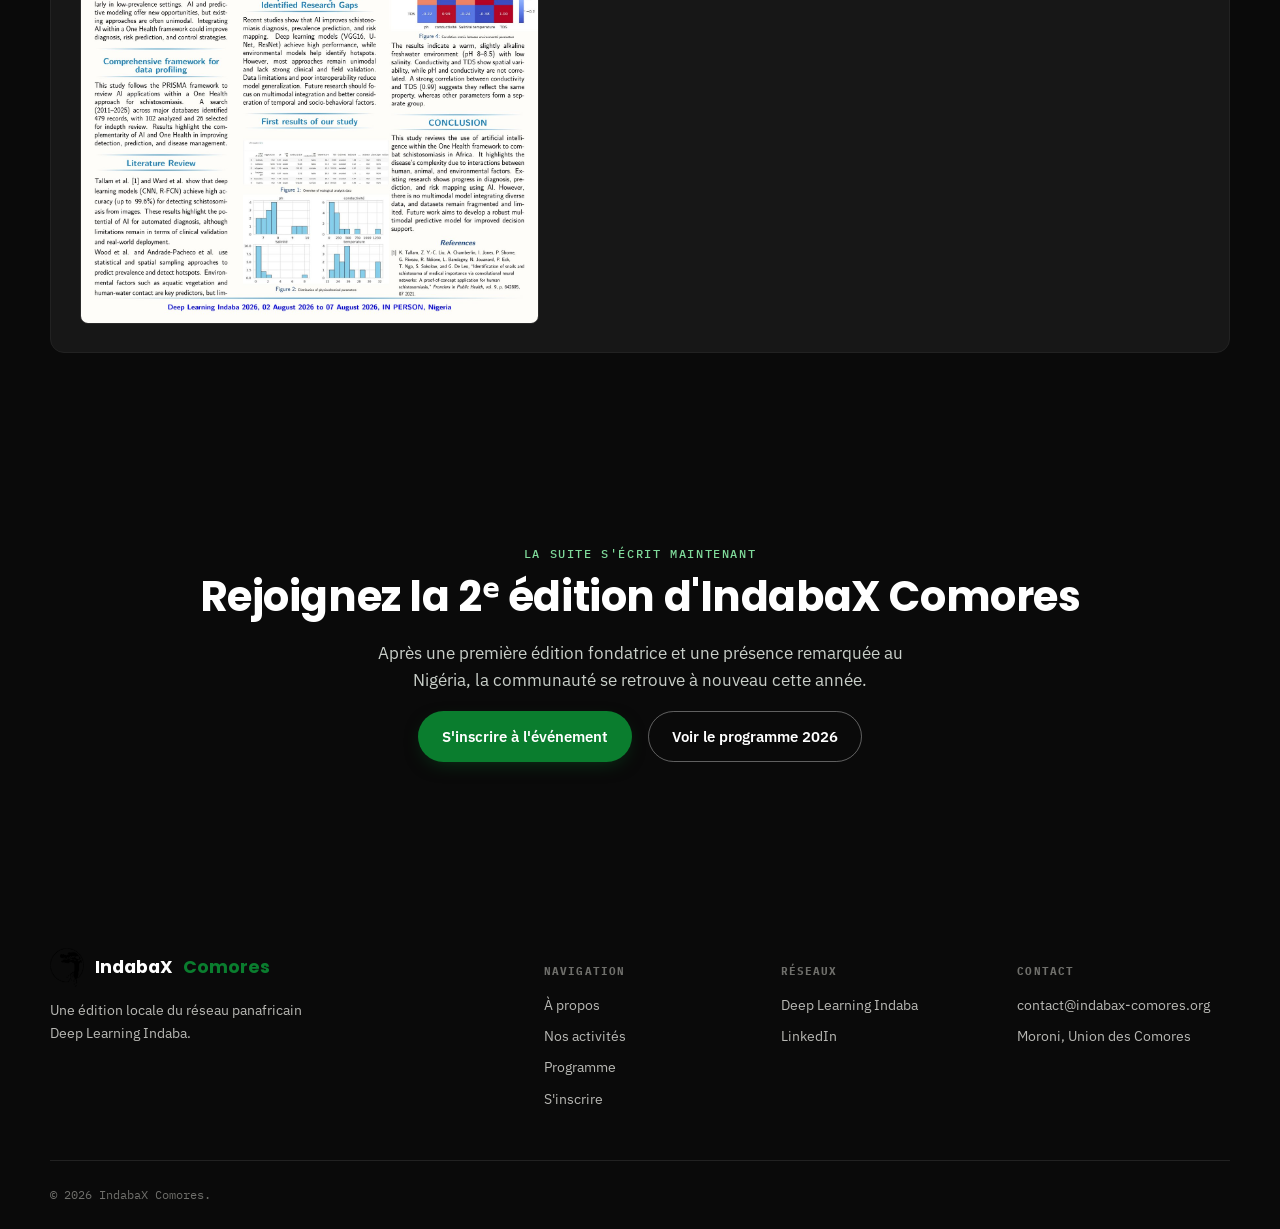
==== commit da2c49ce: "Change year from 2024 to 2025 and update title Updated the year and title for Rifai Labs section." ====
--- a/activites.html
+++ b/activites.html
@@ -133,14 +133,12 @@
   <!-- ============ RECHERCHE : RIFAI LABS ============ -->
   <section class="section section--sand" id="rifai-labs">
     <div class="section__inner">
-      <p class="eyebrow">Depuis 2024 · Recherche</p>
-      <h2>Rifai Labs — l'IA au service des langues comoriennes</h2>
+      <p class="eyebrow">Depuis 2025 · Recherche</p>
+      <h2>Rifai — l'IA au services </h2>
       <p class="lede">
-        Abdou Mohamed Naira, intervenu comme expert en IA lors de l'édition 2024
-        d'IndabaX Comores, a fondé <strong>Rifai Labs</strong> — un laboratoire de
-        recherche appliquée dédié à l'intelligence artificielle pour le shiKomori
-        (shimaore, shindzuani, shingazidja, shimwali). Une illustration concrète de ce
-        que la communauté IndabaX Comores contribue à faire émerger.
+        Rifai, née à l'issue des initiatives d'IndabaX Comores, est un laboratoire de
+        recherche appliquée dédié à l'intelligence artificielle pour les Comores.
+        Une illustration concrète de ce que la communauté IndabaX Comores contribue à faire émerger.
       </p>
   
       <div class="grid-3 activity-grid">
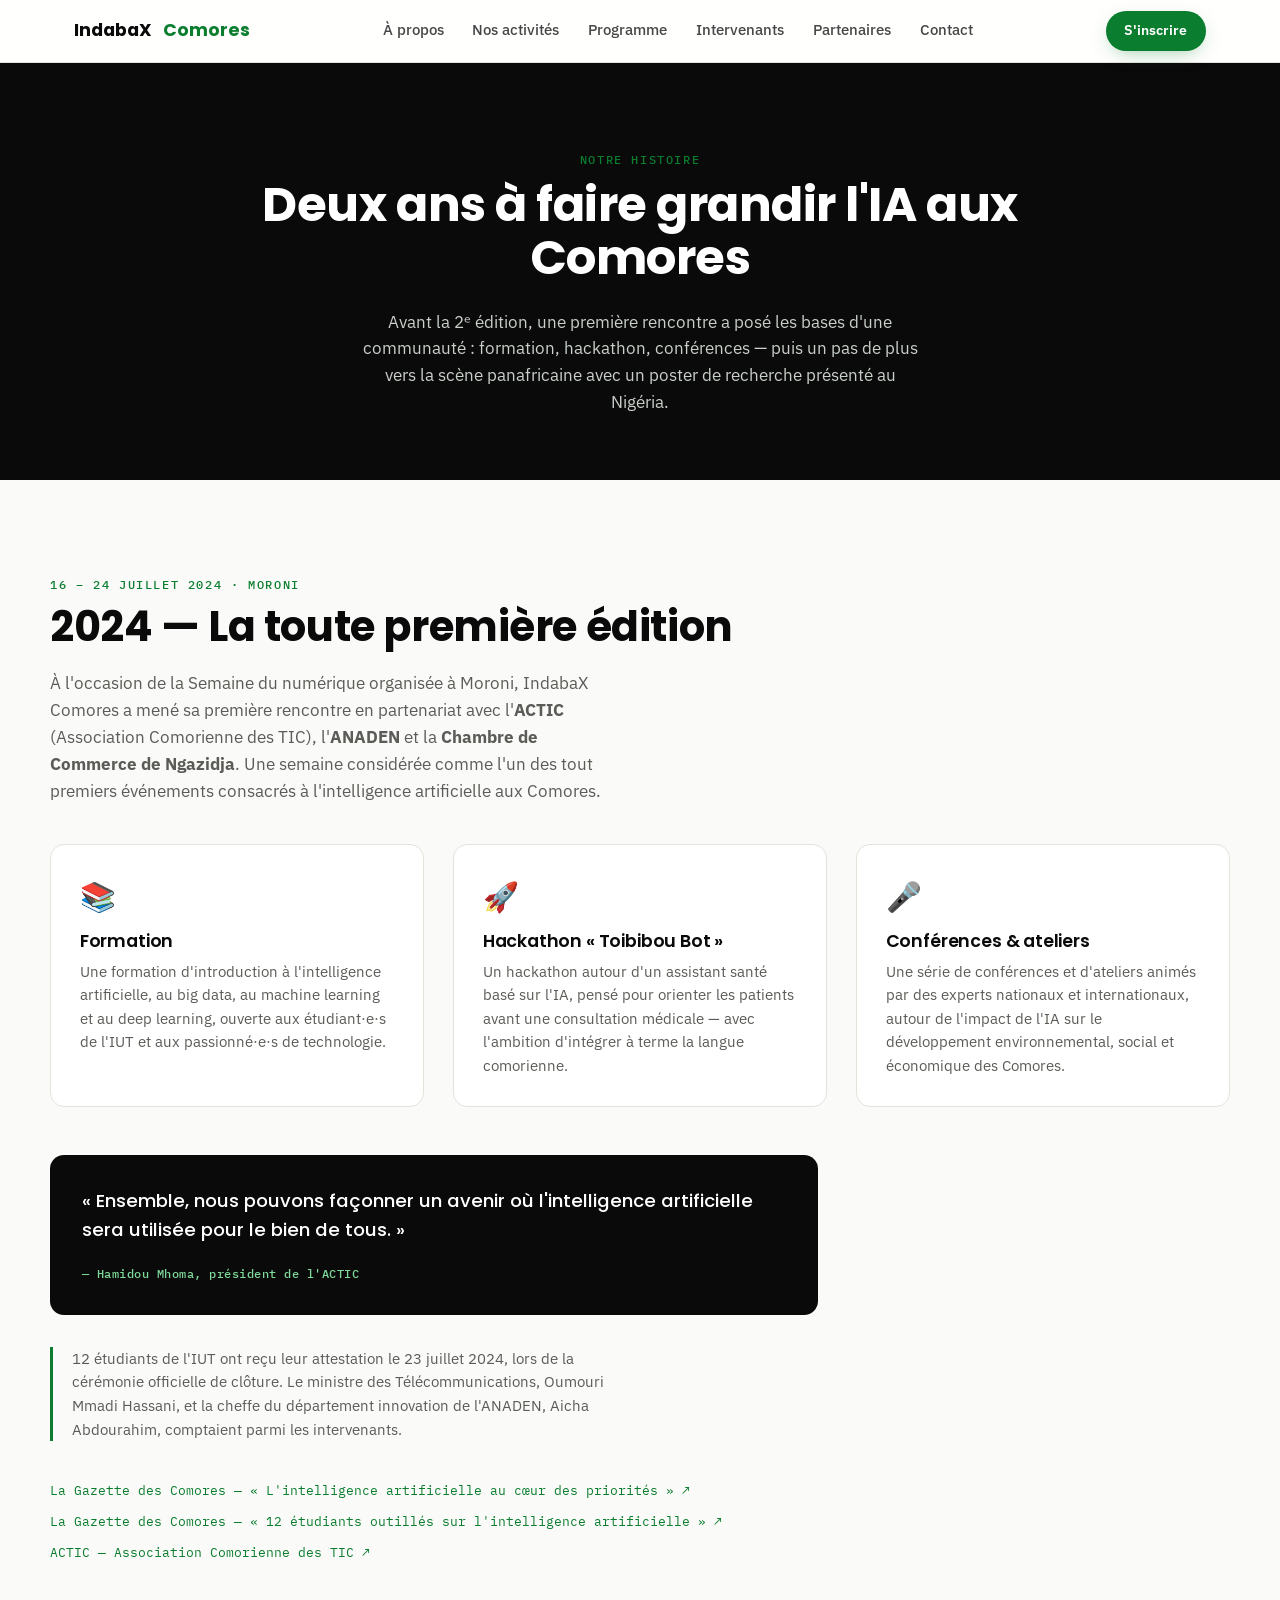
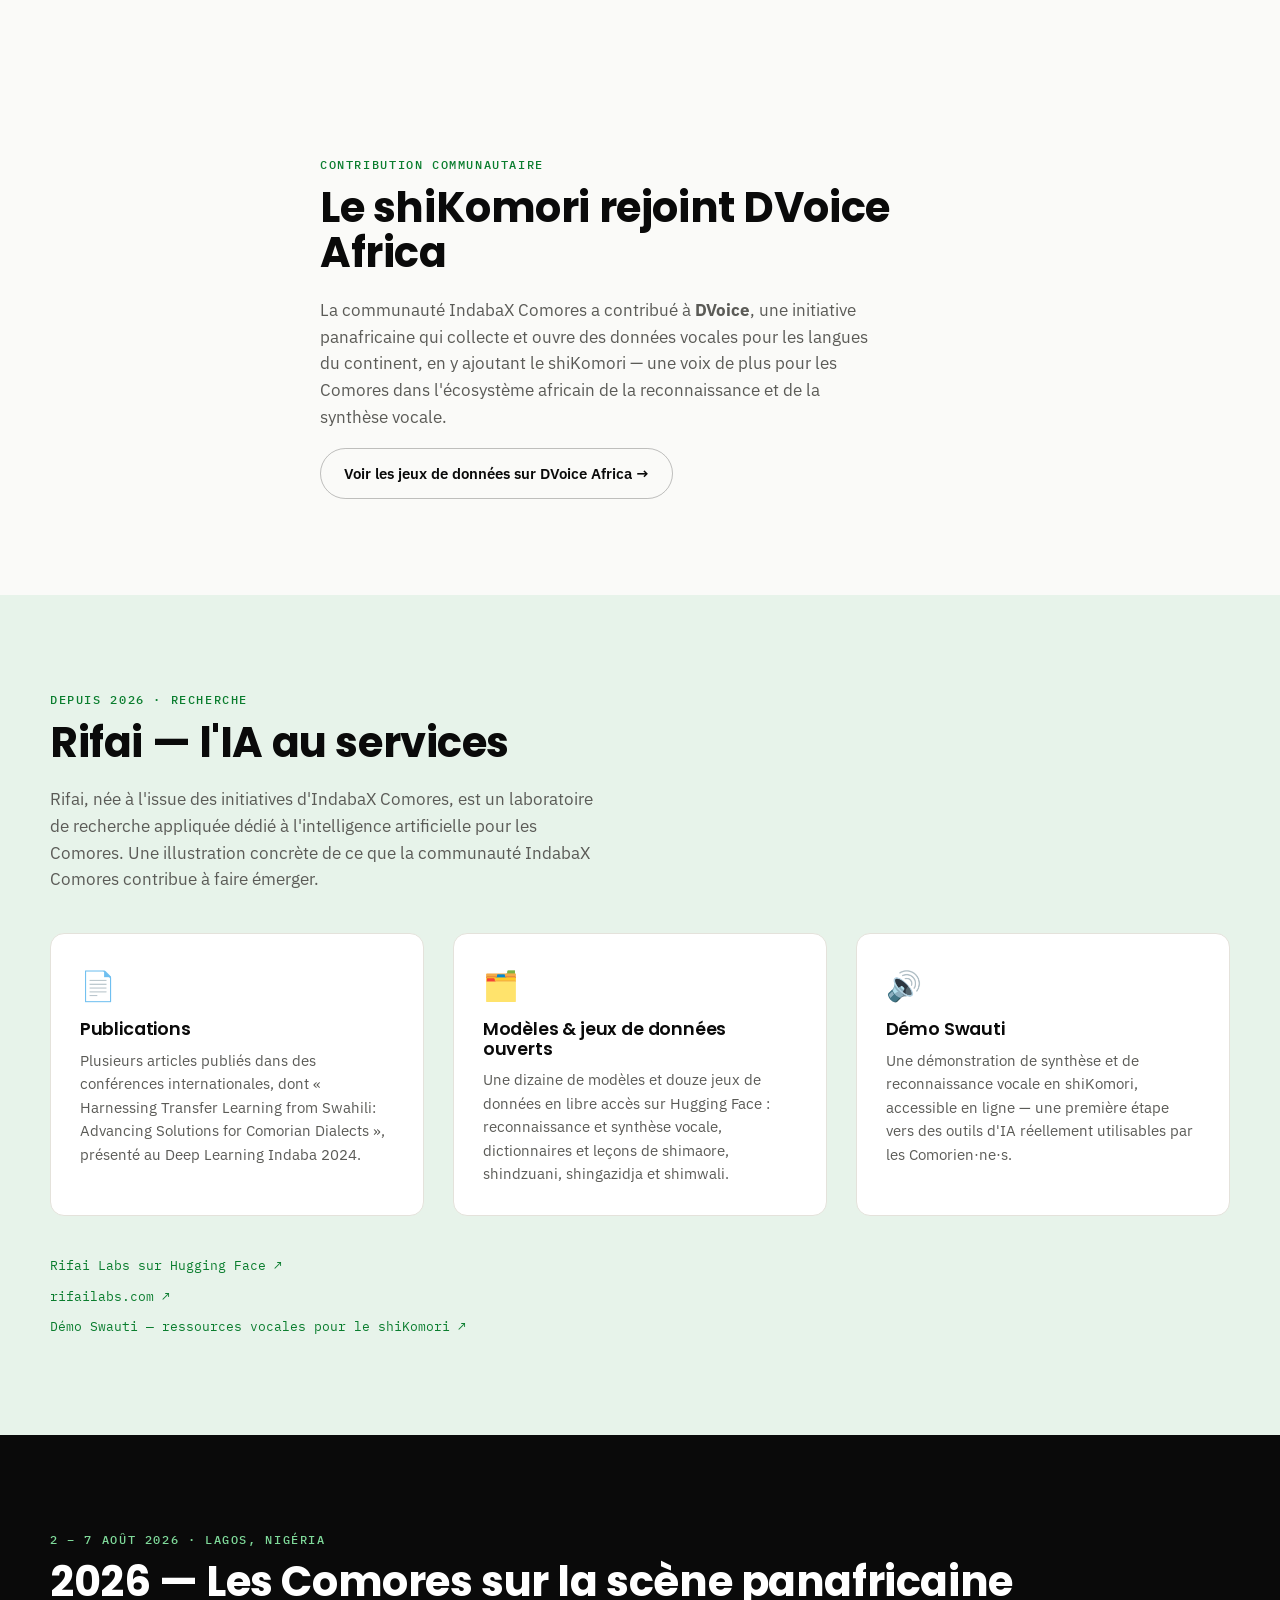
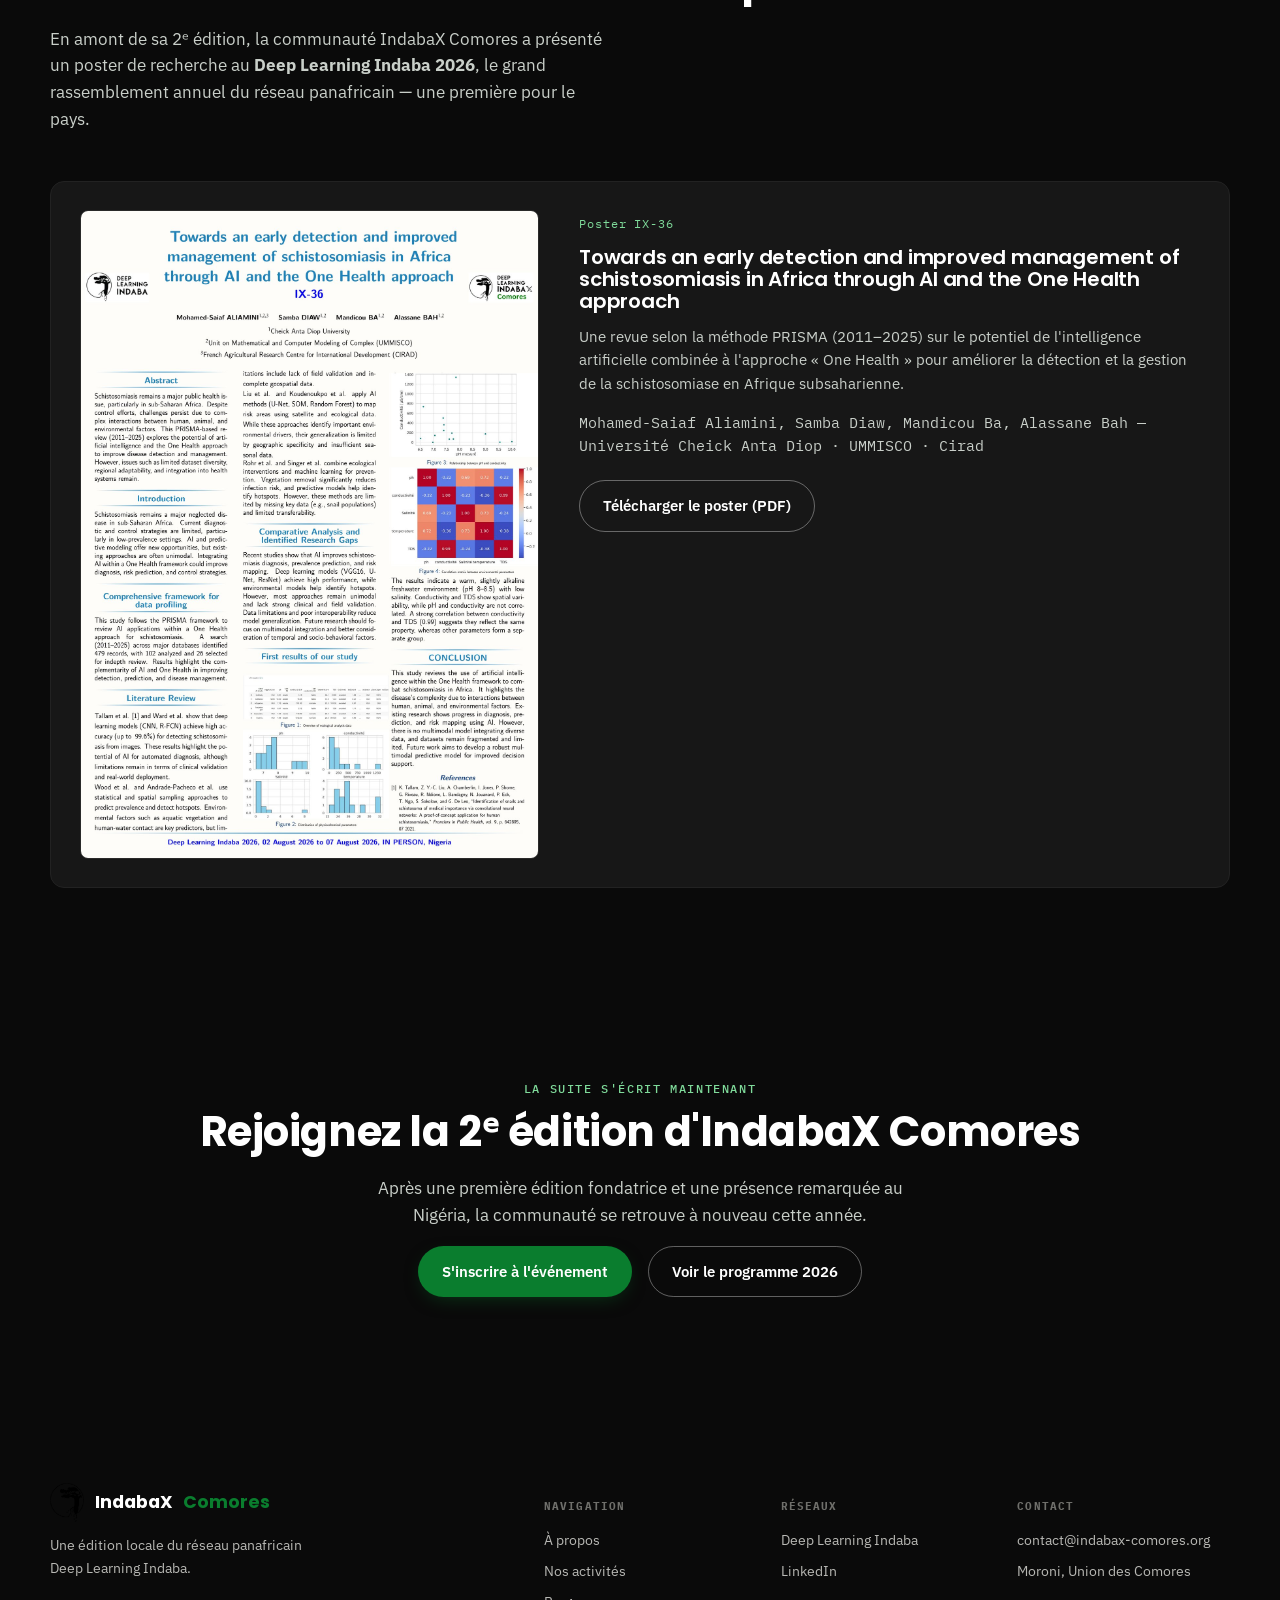
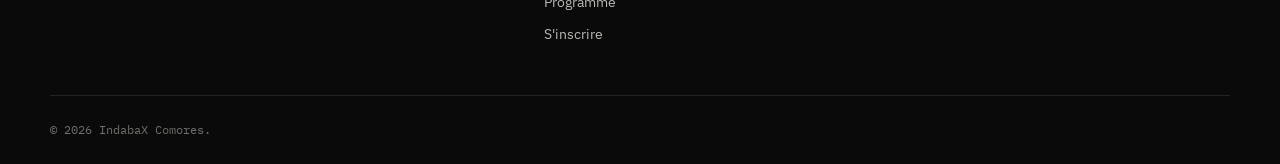
==== commit f986fe35: "Add DVoice Africa contribution section to activities" ====
--- a/activites.html
+++ b/activites.html
@@ -130,10 +130,30 @@
   </section>
 
 
+  <!-- ============ CONTRIBUTION : DVOICE AFRICA ============ -->
+  <section class="section" id="dvoice">
+    <div class="section__inner dvoice">
+      <p class="eyebrow">Contribution communautaire</p>
+      <h2>Le shiKomori rejoint DVoice Africa</h2>
+      <p class="lede">
+        La communauté IndabaX Comores a contribué à <strong>DVoice</strong>, une
+        initiative panafricaine qui collecte et ouvre des données vocales pour les
+        langues du continent, en y ajoutant le shiKomori — une voix de plus pour les
+        Comores dans l'écosystème africain de la reconnaissance et de la synthèse
+        vocale.
+      </p>
+      <a href="https://dvoice.africa/datasets" target="_blank" rel="noopener" class="btn btn--ghost">
+        Voir les jeux de données sur DVoice Africa →
+      </a>
+    </div>
+  </section>
+
+  
+
   <!-- ============ RECHERCHE : RIFAI LABS ============ -->
   <section class="section section--sand" id="rifai-labs">
     <div class="section__inner">
-      <p class="eyebrow">Depuis 2025 · Recherche</p>
+      <p class="eyebrow">Depuis 2026 · Recherche</p>
       <h2>Rifai — l'IA au services </h2>
       <p class="lede">
         Rifai, née à l'issue des initiatives d'IndabaX Comores, est un laboratoire de
--- a/css/style.css
+++ b/css/style.css
@@ -304,6 +304,7 @@
   text-decoration:none; border-bottom:1px solid transparent;
 }
 .source-links a:hover{border-color:var(--green);}
+.section__inner.dvoice{max-width:64ch;}
 
 .poster-block{
   margin-top:3rem;
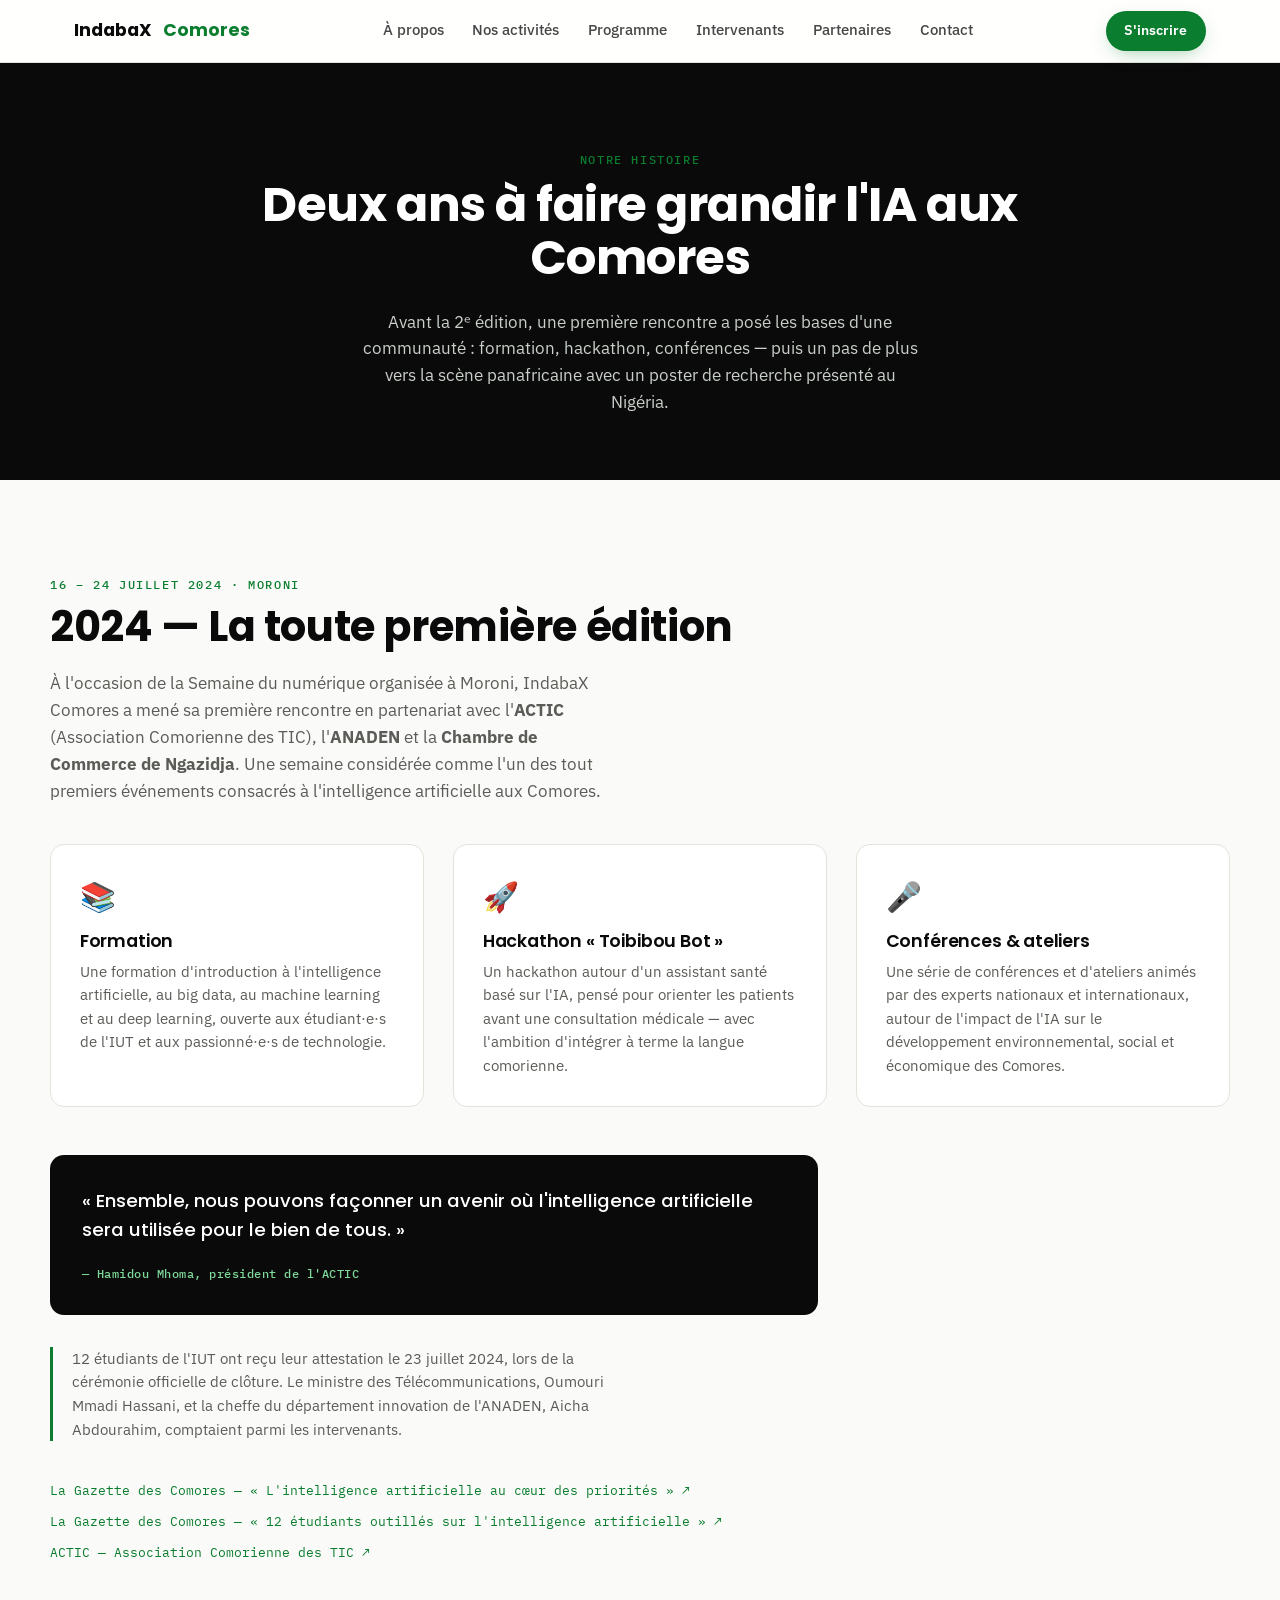
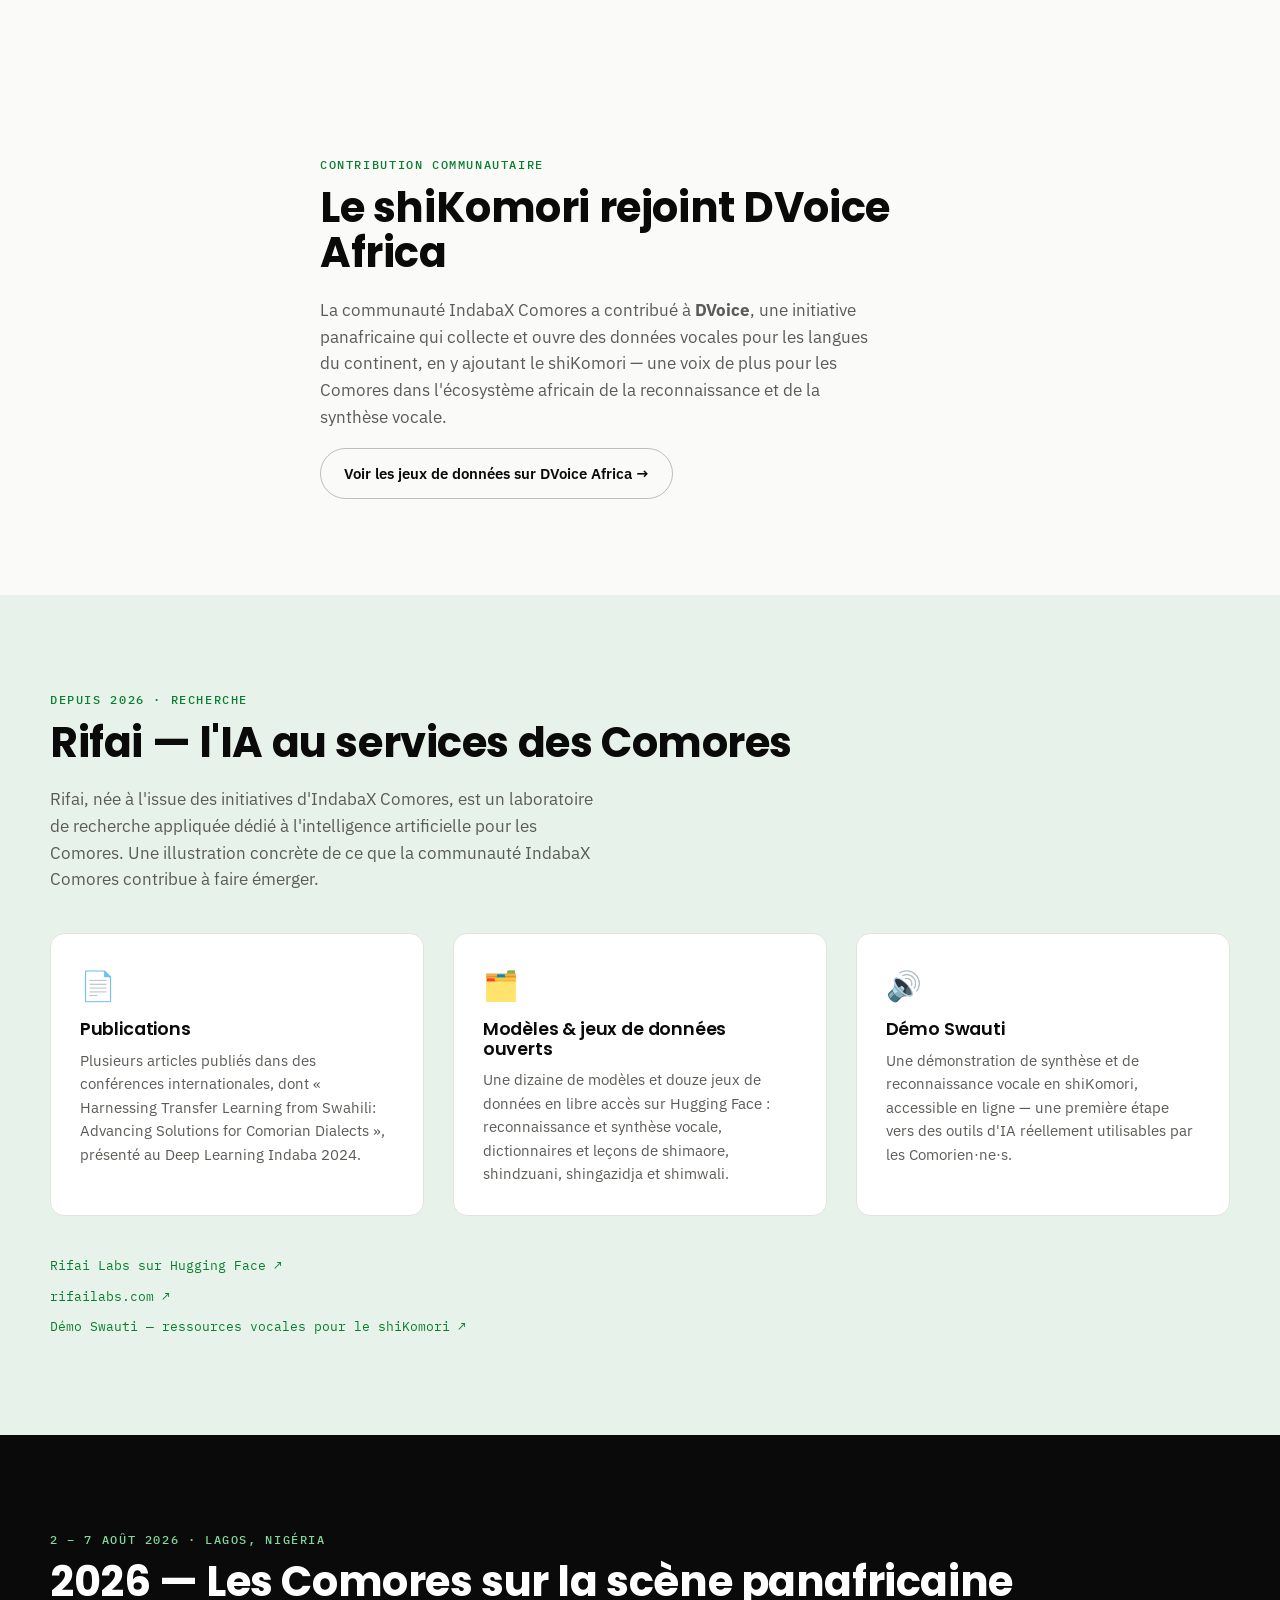
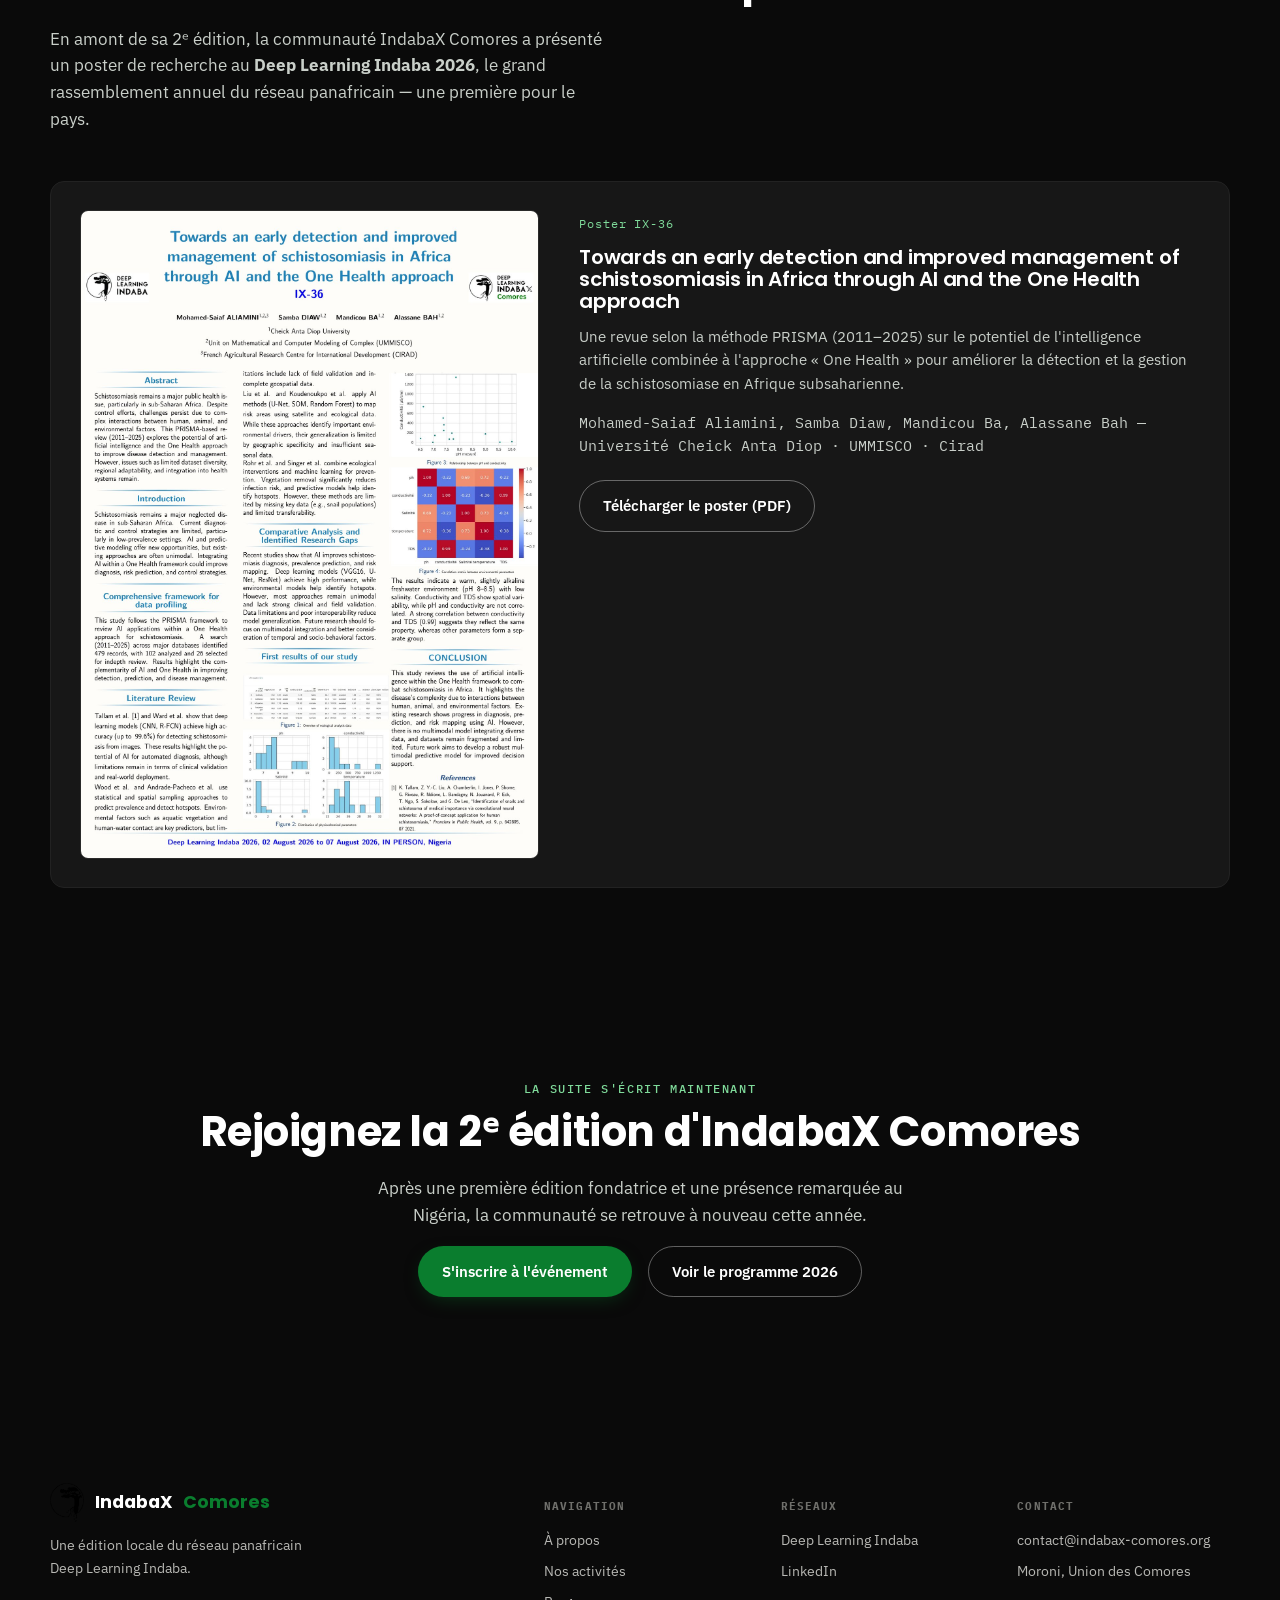
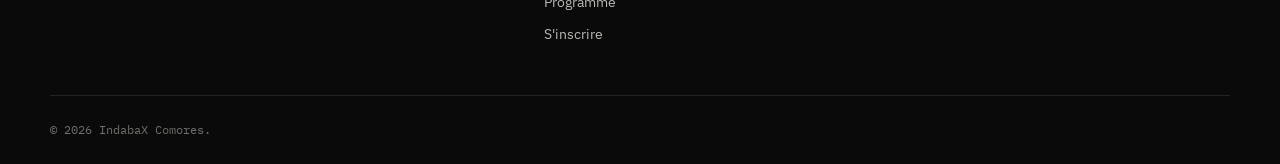
==== commit 52a8eb40: "Update heading in activites.html for clarity" ====
--- a/activites.html
+++ b/activites.html
@@ -154,7 +154,7 @@
   <section class="section section--sand" id="rifai-labs">
     <div class="section__inner">
       <p class="eyebrow">Depuis 2026 · Recherche</p>
-      <h2>Rifai — l'IA au services </h2>
+      <h2>Rifai — l'IA au services des Comores</h2>
       <p class="lede">
         Rifai, née à l'issue des initiatives d'IndabaX Comores, est un laboratoire de
         recherche appliquée dédié à l'intelligence artificielle pour les Comores.
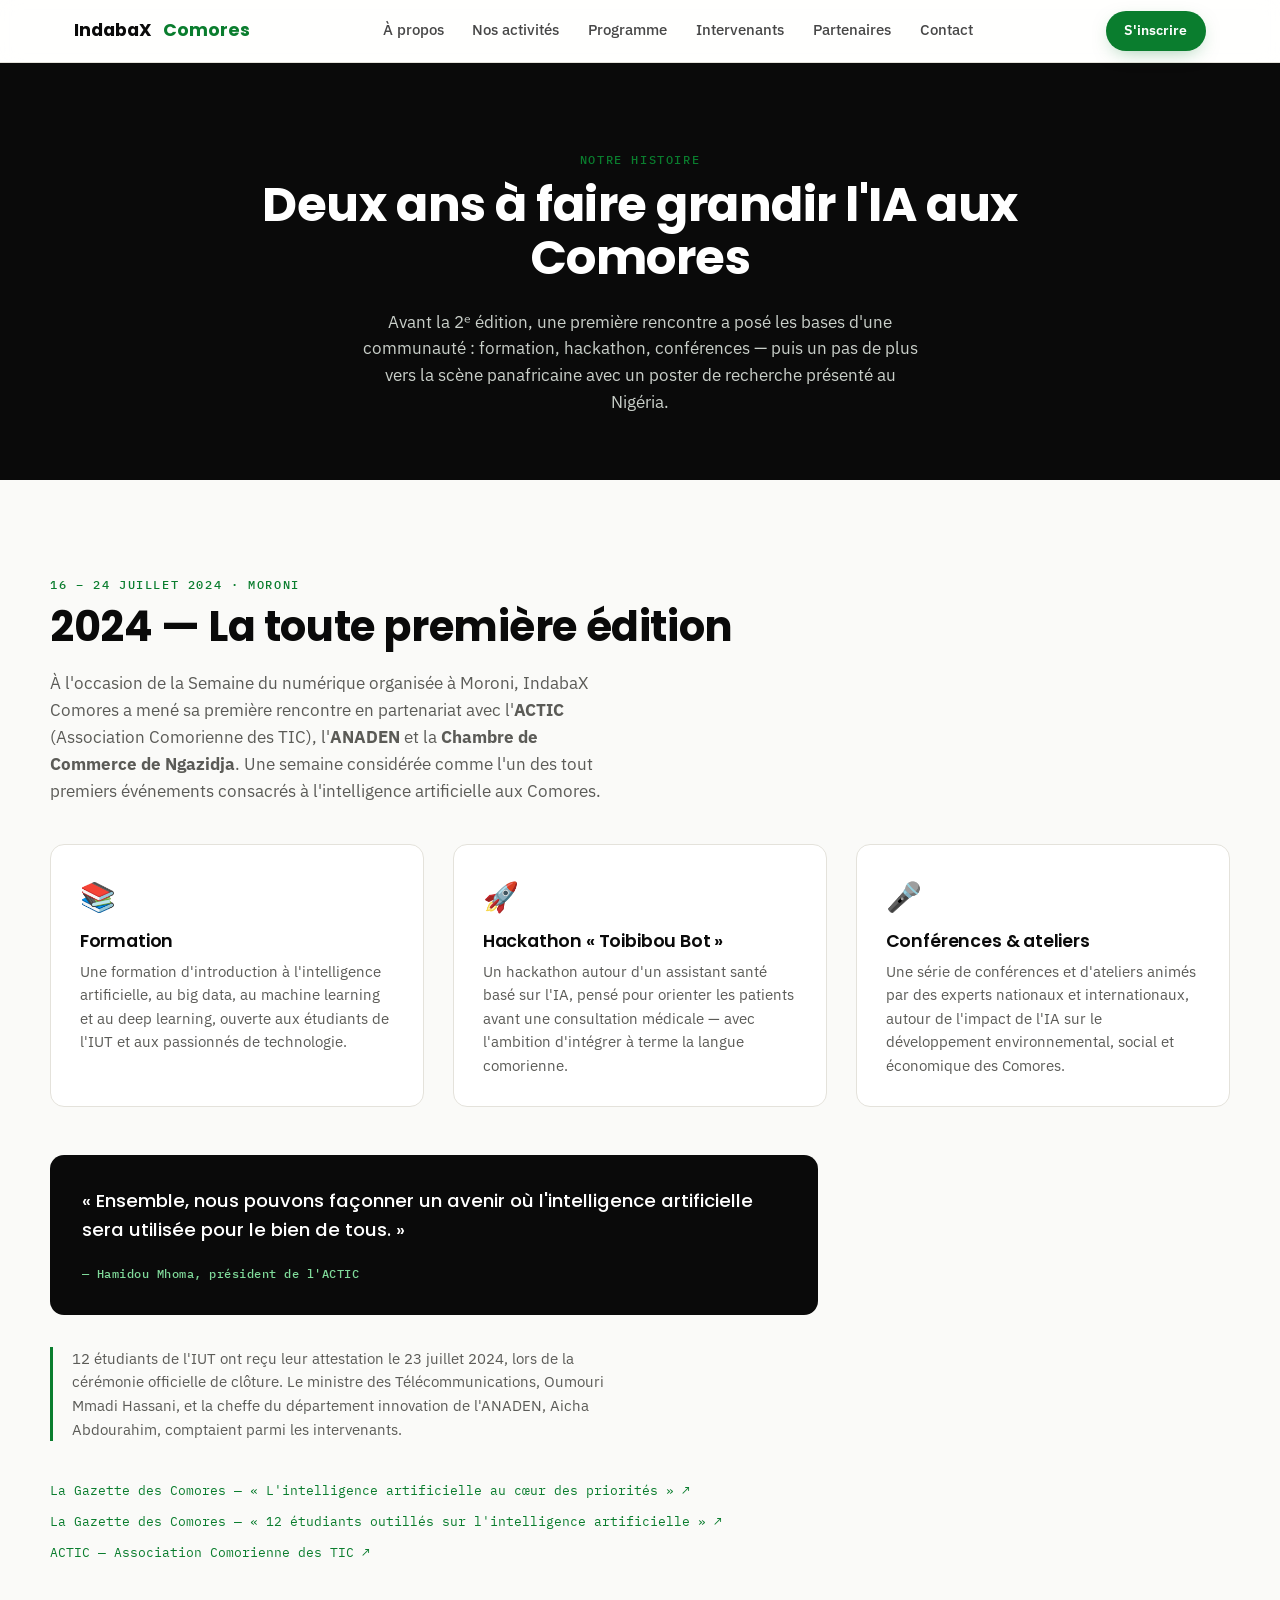
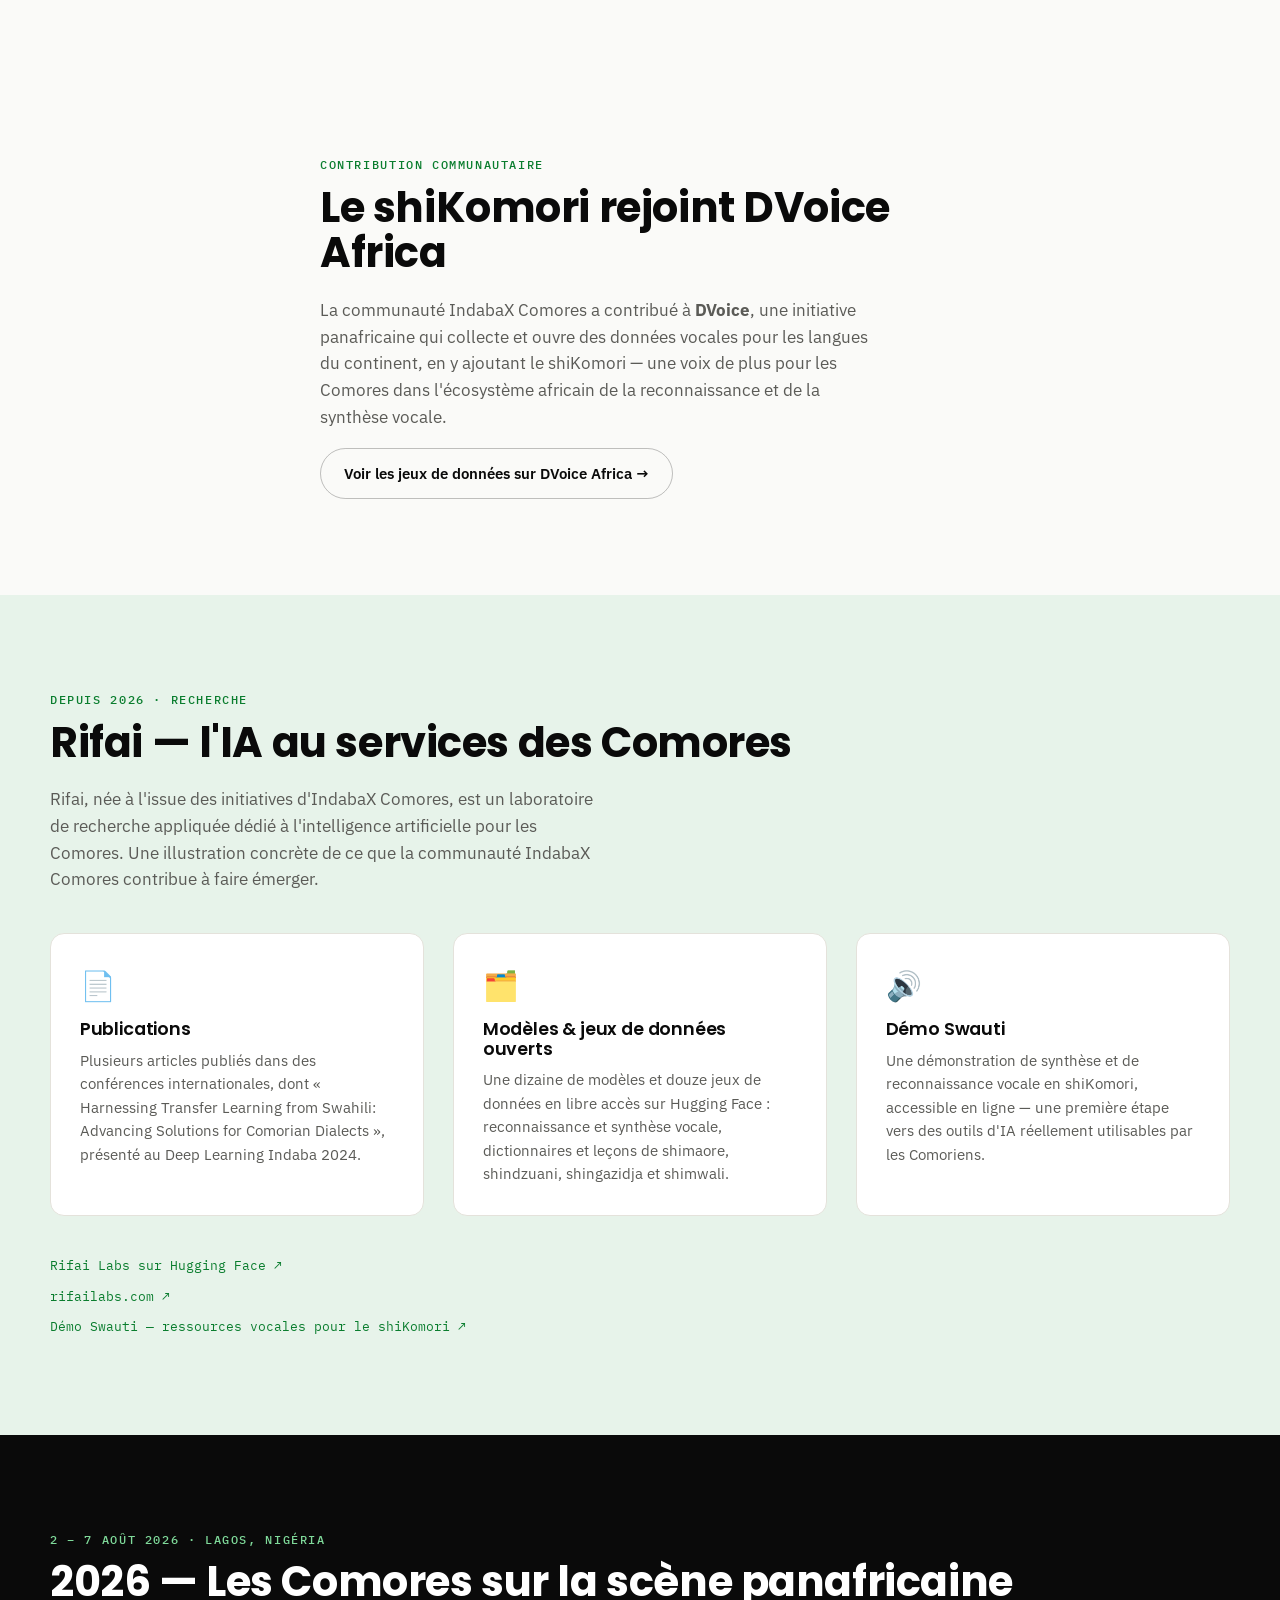
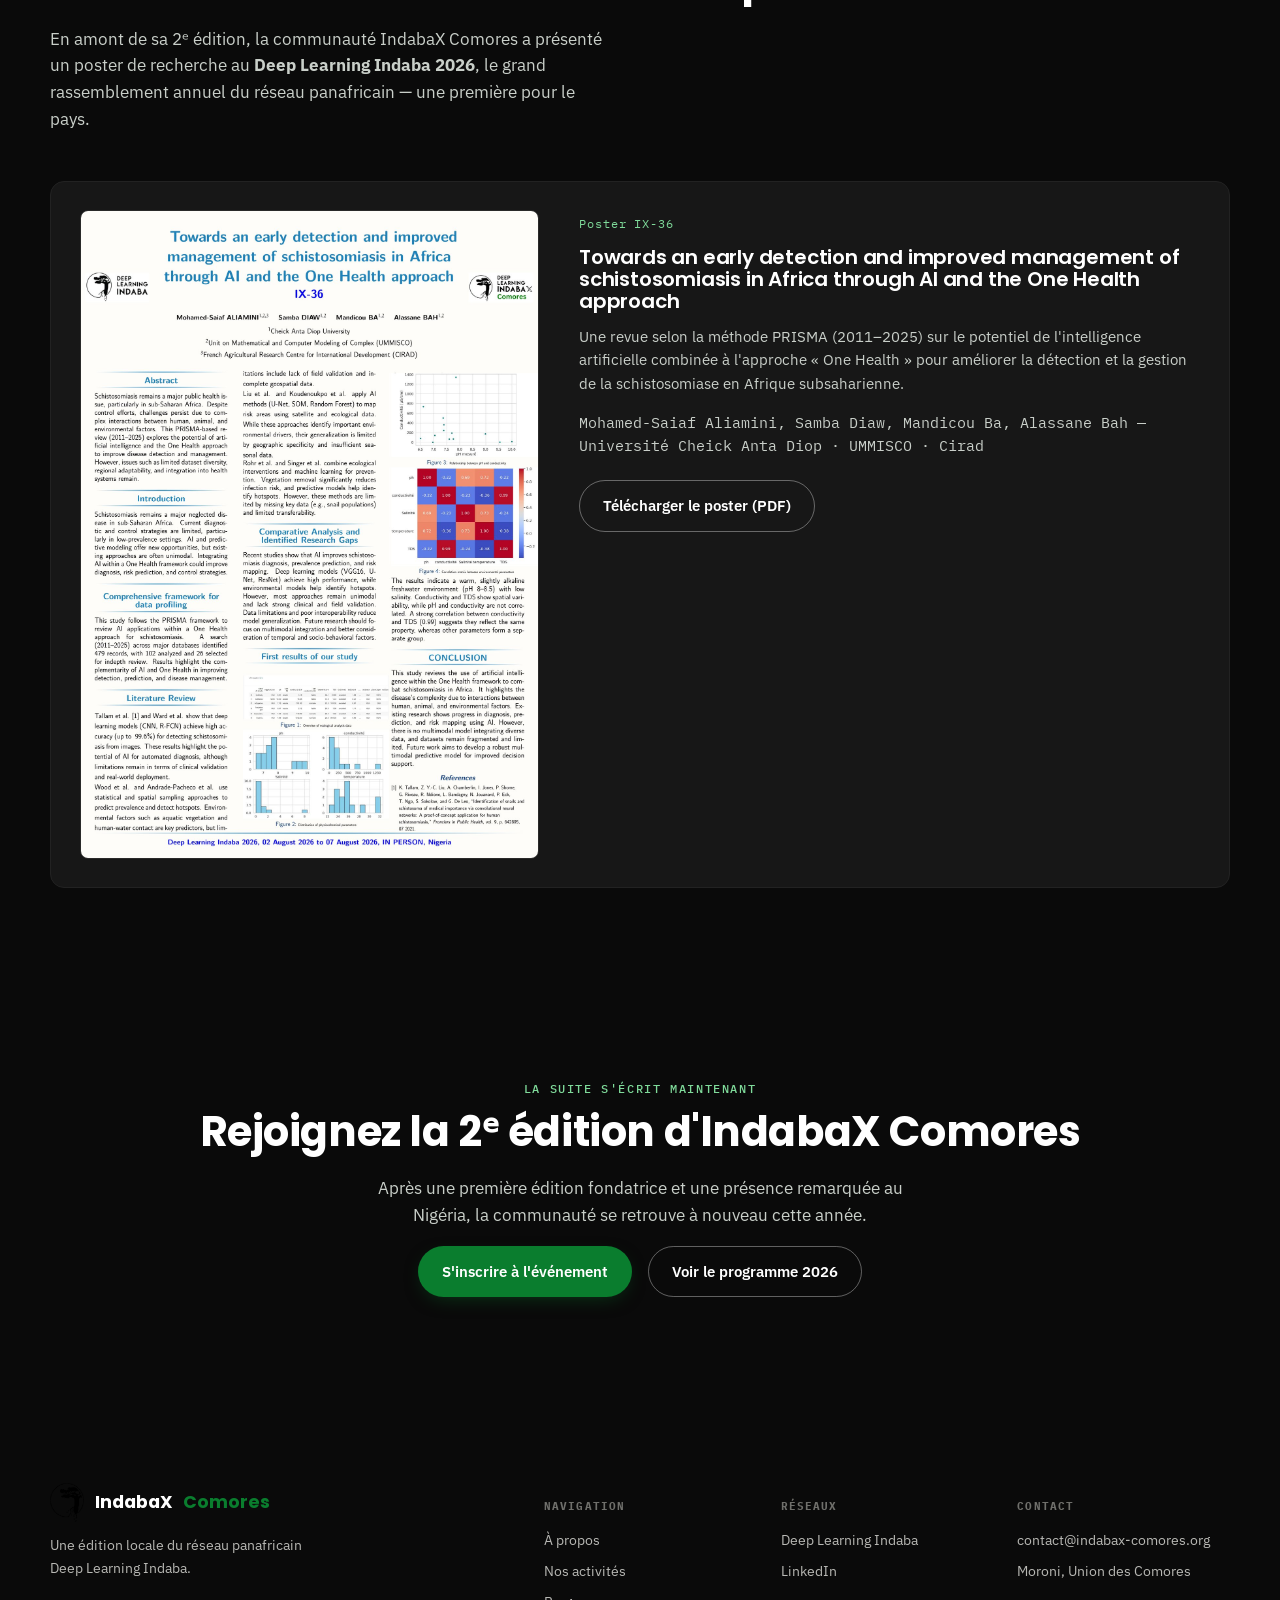
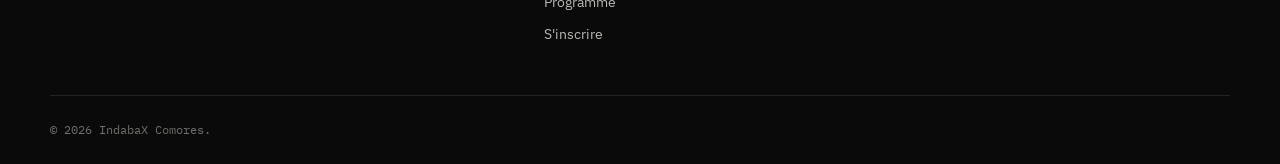
==== commit 32bb3f81: "Update activites.html Corrected gendered language in French text." ====
--- a/activites.html
+++ b/activites.html
@@ -76,8 +76,8 @@
           <h3>Formation</h3>
           <p>
             Une formation d'introduction à l'intelligence artificielle, au big data,
-            au machine learning et au deep learning, ouverte aux étudiant·e·s de l'IUT
-            et aux passionné·e·s de technologie.
+            au machine learning et au deep learning, ouverte aux étudiants de l'IUT
+            et aux passionnés de technologie.
           </p>
         </div>
         <div class="feature">
@@ -186,7 +186,7 @@
           <p>
             Une démonstration de synthèse et de reconnaissance vocale en shiKomori,
             accessible en ligne — une première étape vers des outils d'IA réellement
-            utilisables par les Comorien·ne·s.
+            utilisables par les Comoriens.
           </p>
         </div>
       </div>
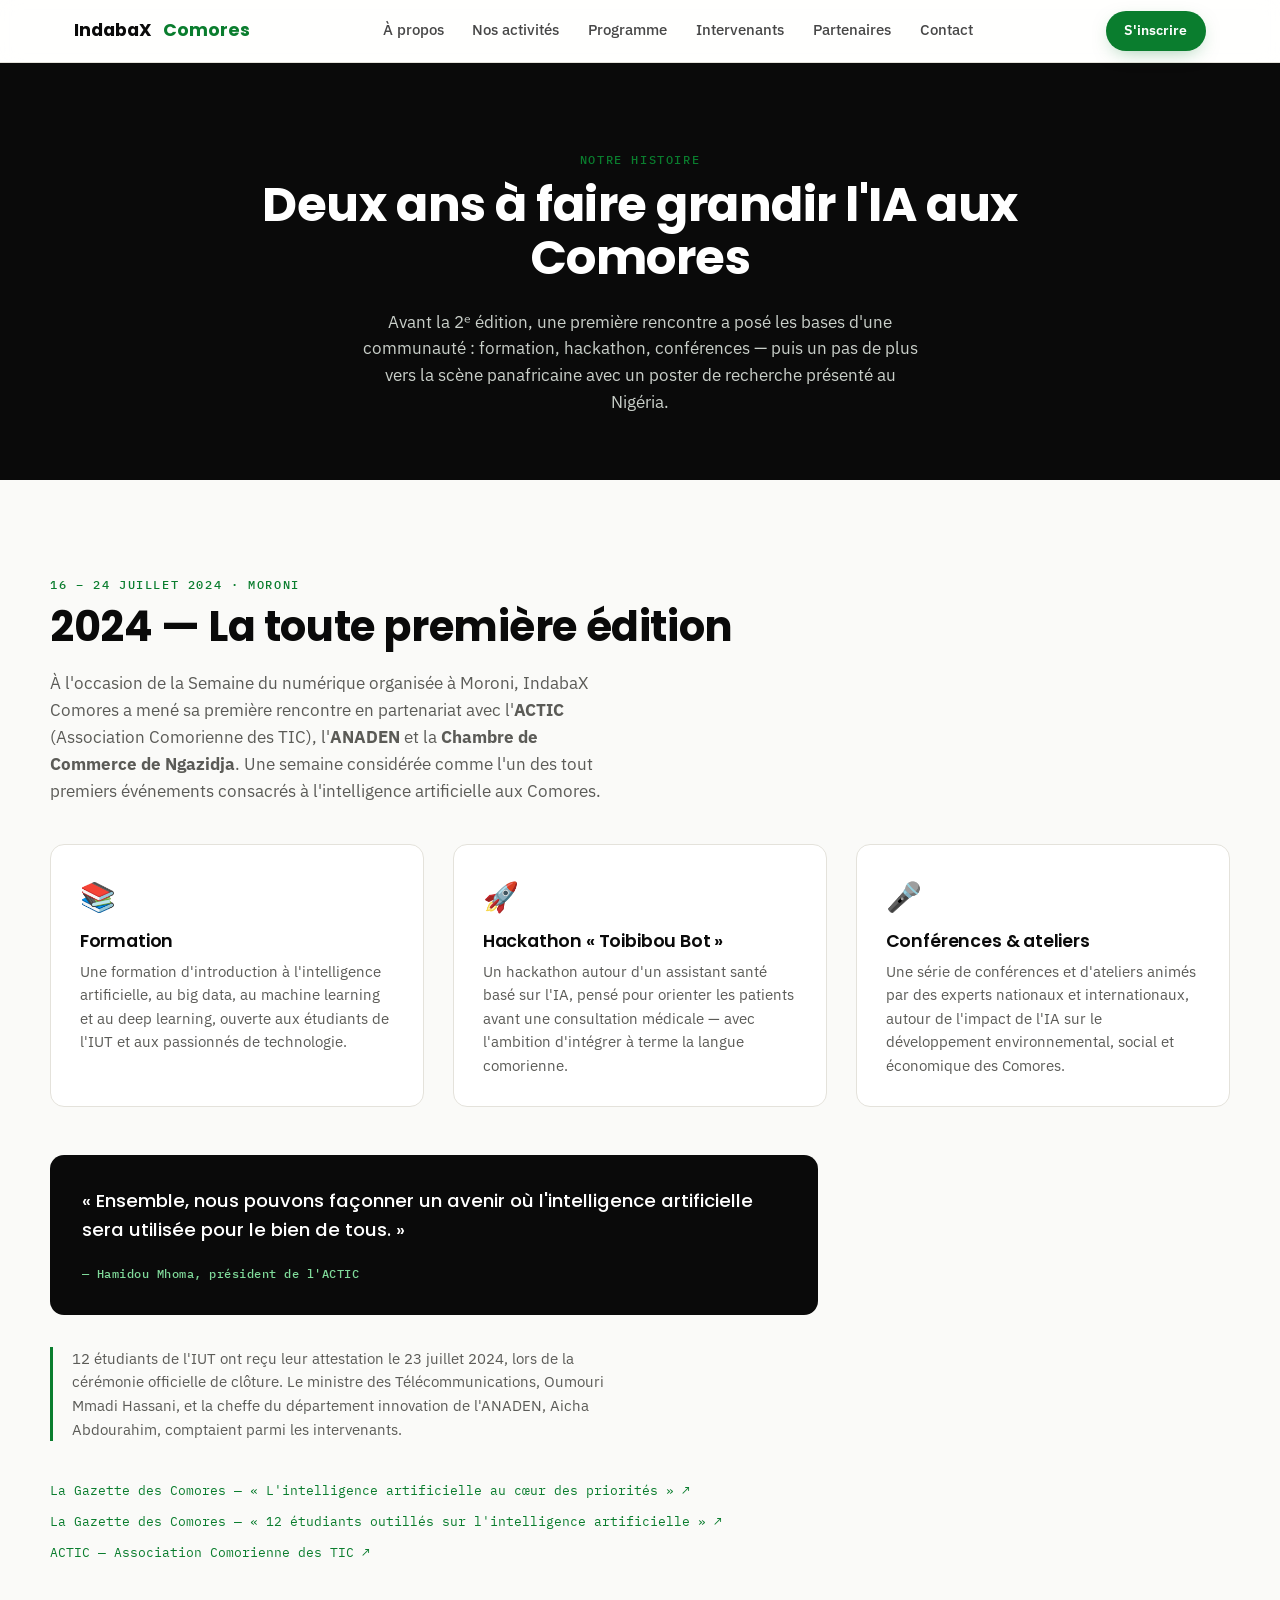
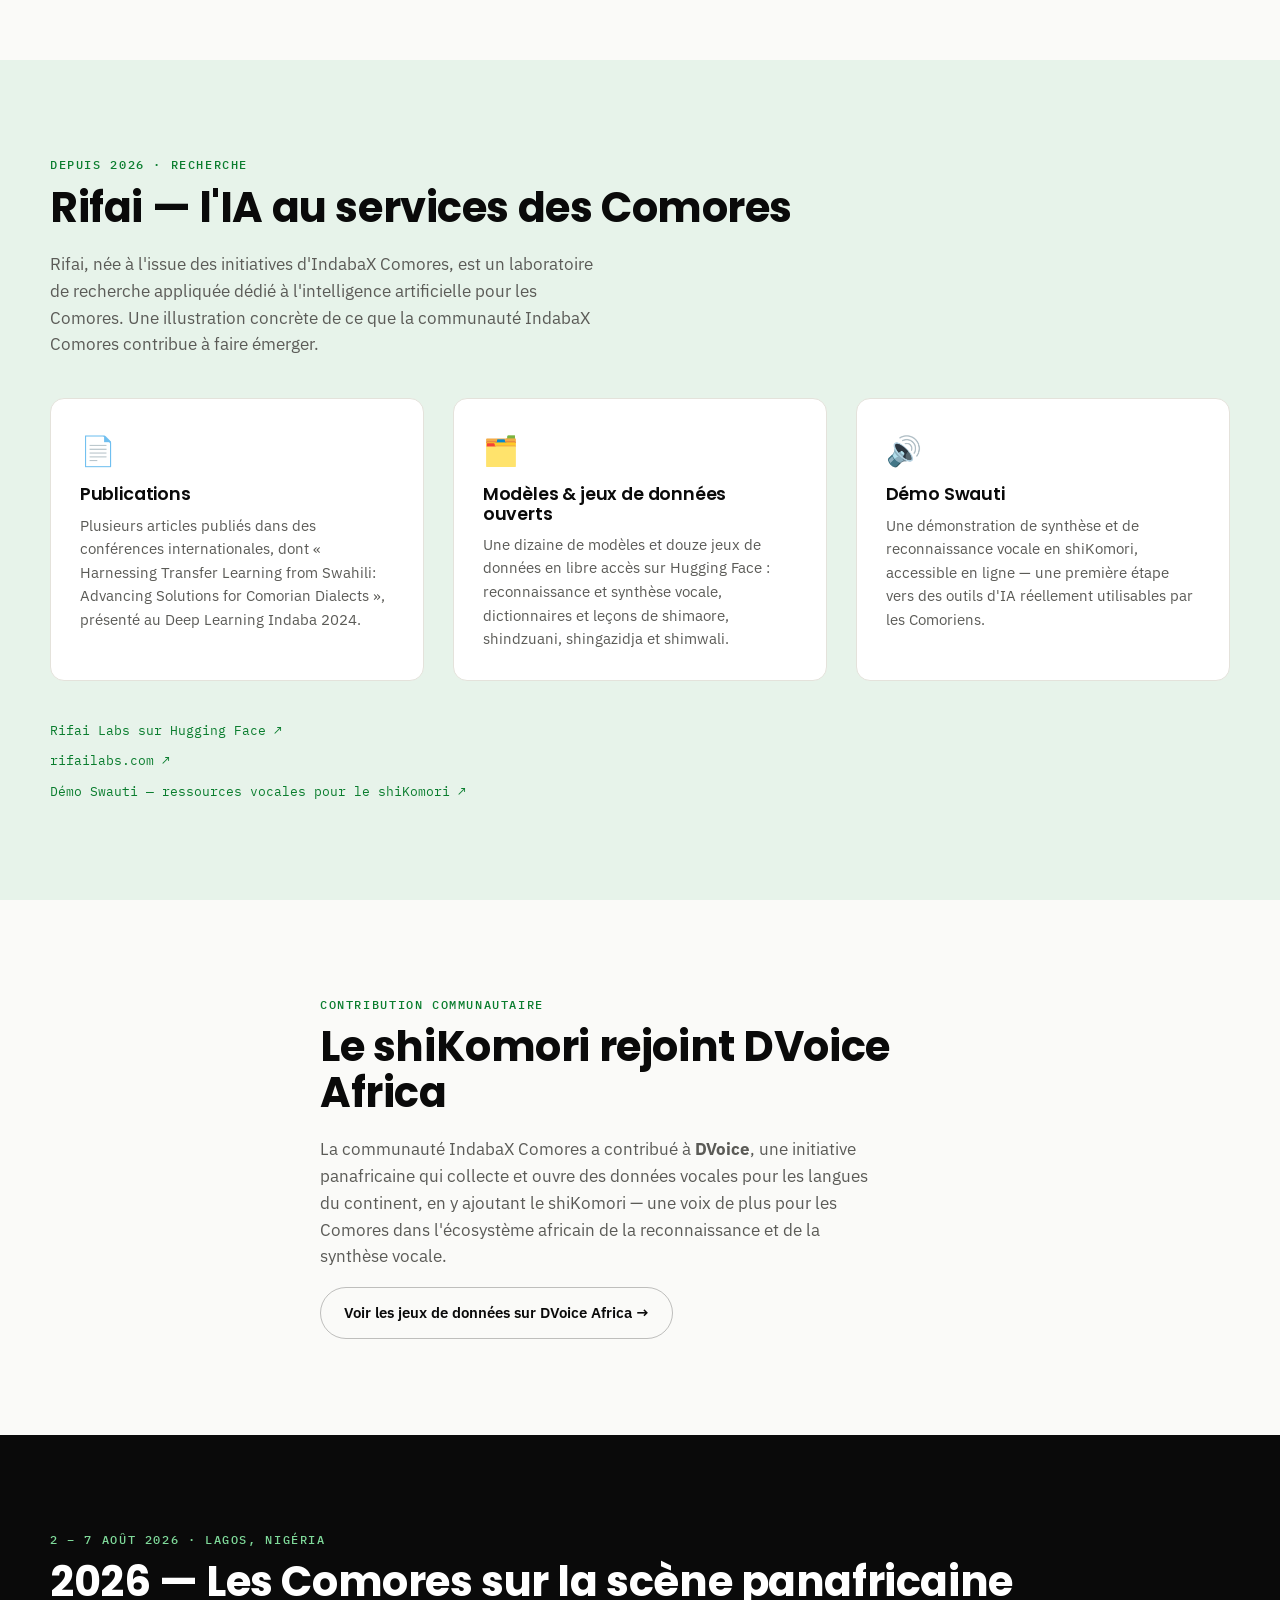
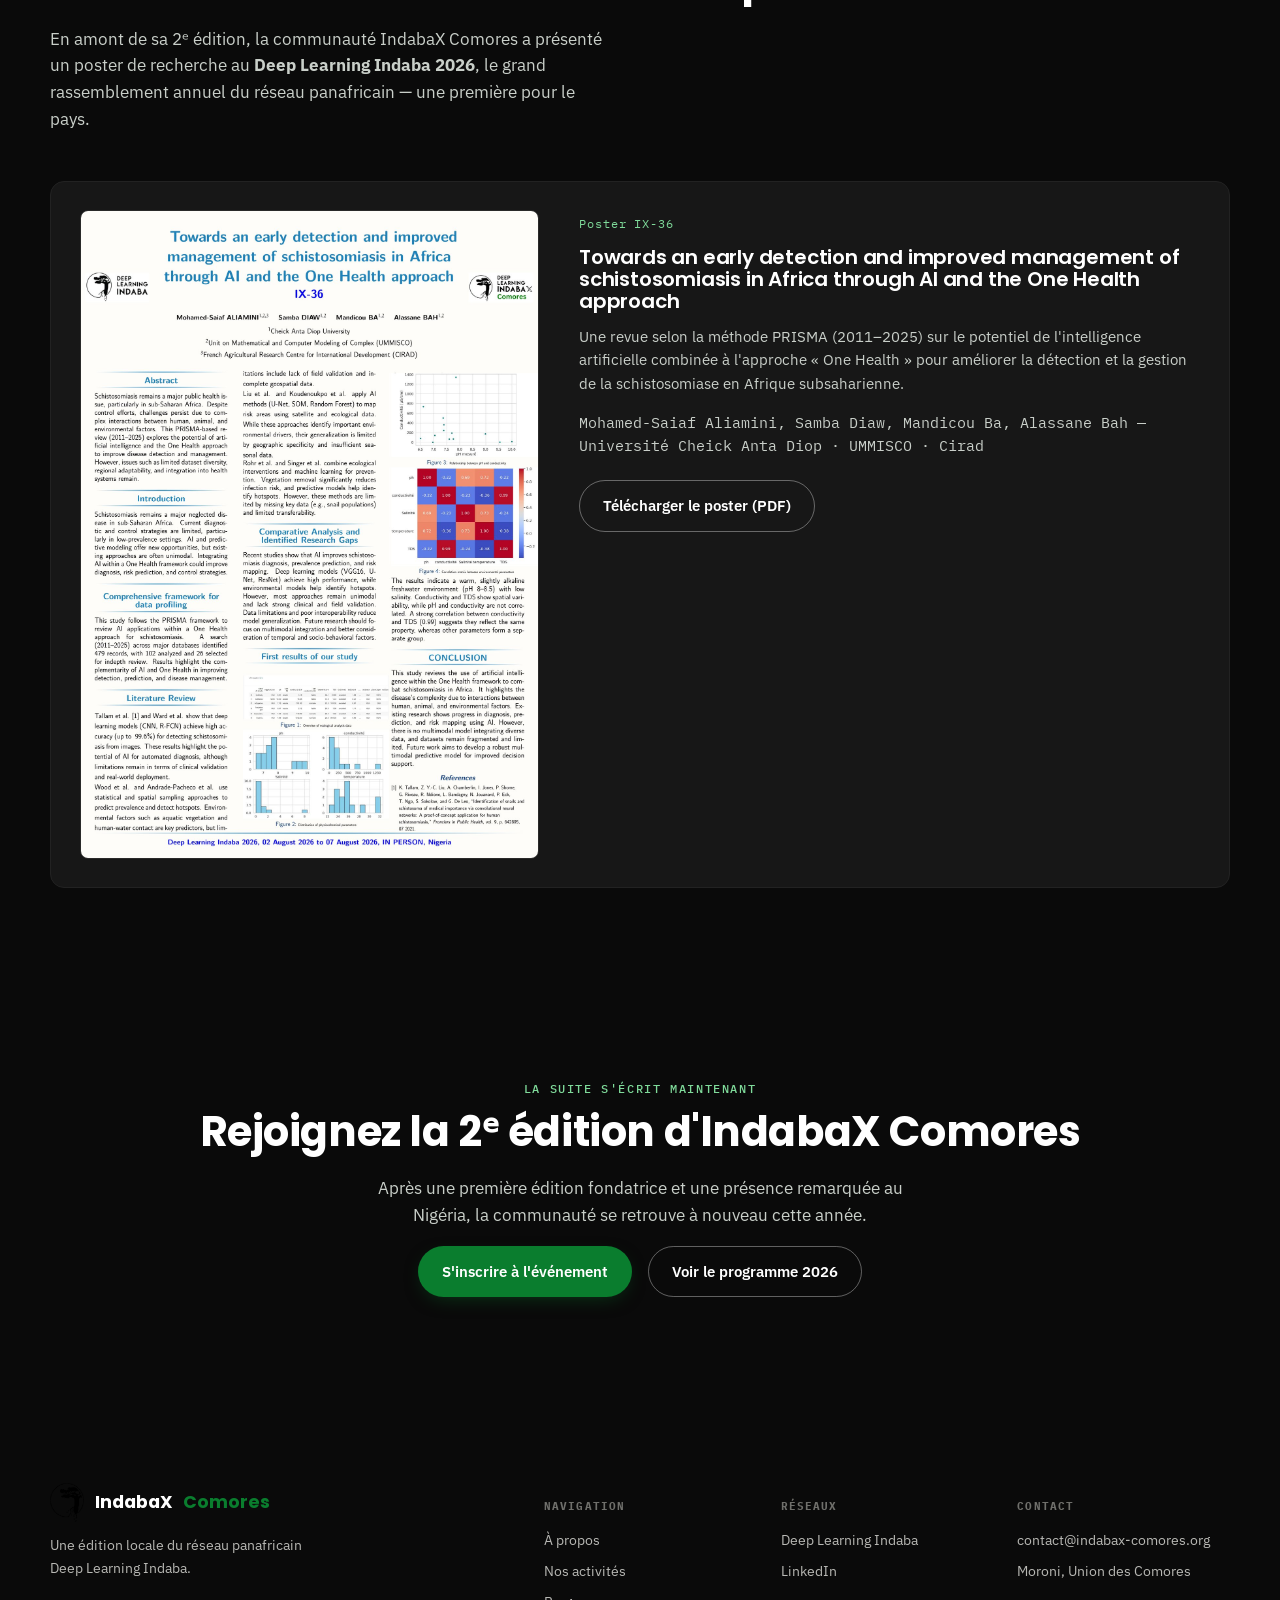
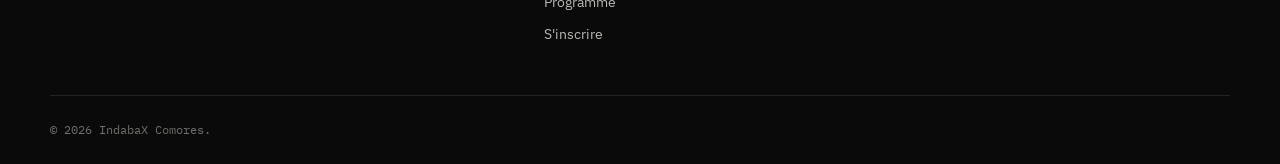
==== commit ff3716ac: "Restore DVoice Africa contribution section Restored the DVoice Africa contribution section with deta" ====
--- a/activites.html
+++ b/activites.html
@@ -129,6 +129,61 @@
     </div>
   </section>
 
+  <!-- ============ RECHERCHE : RIFAI LABS ============ -->
+  <section class="section section--sand" id="rifai-labs">
+    <div class="section__inner">
+      <p class="eyebrow">Depuis 2026 · Recherche</p>
+      <h2>Rifai — l'IA au services des Comores</h2>
+      <p class="lede">
+        Rifai, née à l'issue des initiatives d'IndabaX Comores, est un laboratoire de
+        recherche appliquée dédié à l'intelligence artificielle pour les Comores.
+        Une illustration concrète de ce que la communauté IndabaX Comores contribue à faire émerger.
+      </p>
+  
+      <div class="grid-3 activity-grid">
+        <div class="feature">
+          <span class="feature__icon" aria-hidden="true">📄</span>
+          <h3>Publications</h3>
+          <p>
+            Plusieurs articles publiés dans des conférences internationales, dont
+            « Harnessing Transfer Learning from Swahili: Advancing Solutions for
+            Comorian Dialects », présenté au Deep Learning Indaba 2024.
+          </p>
+        </div>
+        <div class="feature">
+          <span class="feature__icon" aria-hidden="true">🗂️</span>
+          <h3>Modèles &amp; jeux de données ouverts</h3>
+          <p>
+            Une dizaine de modèles et douze jeux de données en libre accès sur
+            Hugging Face : reconnaissance et synthèse vocale, dictionnaires et leçons
+            de shimaore, shindzuani, shingazidja et shimwali.
+          </p>
+        </div>
+        <div class="feature">
+          <span class="feature__icon" aria-hidden="true">🔊</span>
+          <h3>Démo Swauti</h3>
+          <p>
+            Une démonstration de synthèse et de reconnaissance vocale en shiKomori,
+            accessible en ligne — une première étape vers des outils d'IA réellement
+            utilisables par les Comoriens.
+          </p>
+        </div>
+      </div>
+  
+      <div class="source-links">
+        <a href="https://huggingface.co/rifailabs" target="_blank" rel="noopener">
+          Rifai Labs sur Hugging Face ↗
+        </a>
+        <a href="https://rifailabs.com" target="_blank" rel="noopener">
+          rifailabs.com ↗
+        </a>
+        <a href="hhttps://huggingface.co/spaces/nairaxo/swauti" target="_blank" rel="noopener">
+          Démo Swauti — ressources vocales pour le shiKomori ↗
+        </a>
+      </div>
+    </div>
+  </section>
+
 
   <!-- ============ CONTRIBUTION : DVOICE AFRICA ============ -->
   <section class="section" id="dvoice">
@@ -145,63 +200,6 @@
       <a href="https://dvoice.africa/datasets" target="_blank" rel="noopener" class="btn btn--ghost">
         Voir les jeux de données sur DVoice Africa →
       </a>
-    </div>
-  </section>
-
-  
-
-  <!-- ============ RECHERCHE : RIFAI LABS ============ -->
-  <section class="section section--sand" id="rifai-labs">
-    <div class="section__inner">
-      <p class="eyebrow">Depuis 2026 · Recherche</p>
-      <h2>Rifai — l'IA au services des Comores</h2>
-      <p class="lede">
-        Rifai, née à l'issue des initiatives d'IndabaX Comores, est un laboratoire de
-        recherche appliquée dédié à l'intelligence artificielle pour les Comores.
-        Une illustration concrète de ce que la communauté IndabaX Comores contribue à faire émerger.
-      </p>
-  
-      <div class="grid-3 activity-grid">
-        <div class="feature">
-          <span class="feature__icon" aria-hidden="true">📄</span>
-          <h3>Publications</h3>
-          <p>
-            Plusieurs articles publiés dans des conférences internationales, dont
-            « Harnessing Transfer Learning from Swahili: Advancing Solutions for
-            Comorian Dialects », présenté au Deep Learning Indaba 2024.
-          </p>
-        </div>
-        <div class="feature">
-          <span class="feature__icon" aria-hidden="true">🗂️</span>
-          <h3>Modèles &amp; jeux de données ouverts</h3>
-          <p>
-            Une dizaine de modèles et douze jeux de données en libre accès sur
-            Hugging Face : reconnaissance et synthèse vocale, dictionnaires et leçons
-            de shimaore, shindzuani, shingazidja et shimwali.
-          </p>
-        </div>
-        <div class="feature">
-          <span class="feature__icon" aria-hidden="true">🔊</span>
-          <h3>Démo Swauti</h3>
-          <p>
-            Une démonstration de synthèse et de reconnaissance vocale en shiKomori,
-            accessible en ligne — une première étape vers des outils d'IA réellement
-            utilisables par les Comoriens.
-          </p>
-        </div>
-      </div>
-  
-      <div class="source-links">
-        <a href="https://huggingface.co/rifailabs" target="_blank" rel="noopener">
-          Rifai Labs sur Hugging Face ↗
-        </a>
-        <a href="https://rifailabs.com" target="_blank" rel="noopener">
-          rifailabs.com ↗
-        </a>
-        <a href="hhttps://huggingface.co/spaces/nairaxo/swauti" target="_blank" rel="noopener">
-          Démo Swauti — ressources vocales pour le shiKomori ↗
-        </a>
-      </div>
     </div>
   </section>
 
